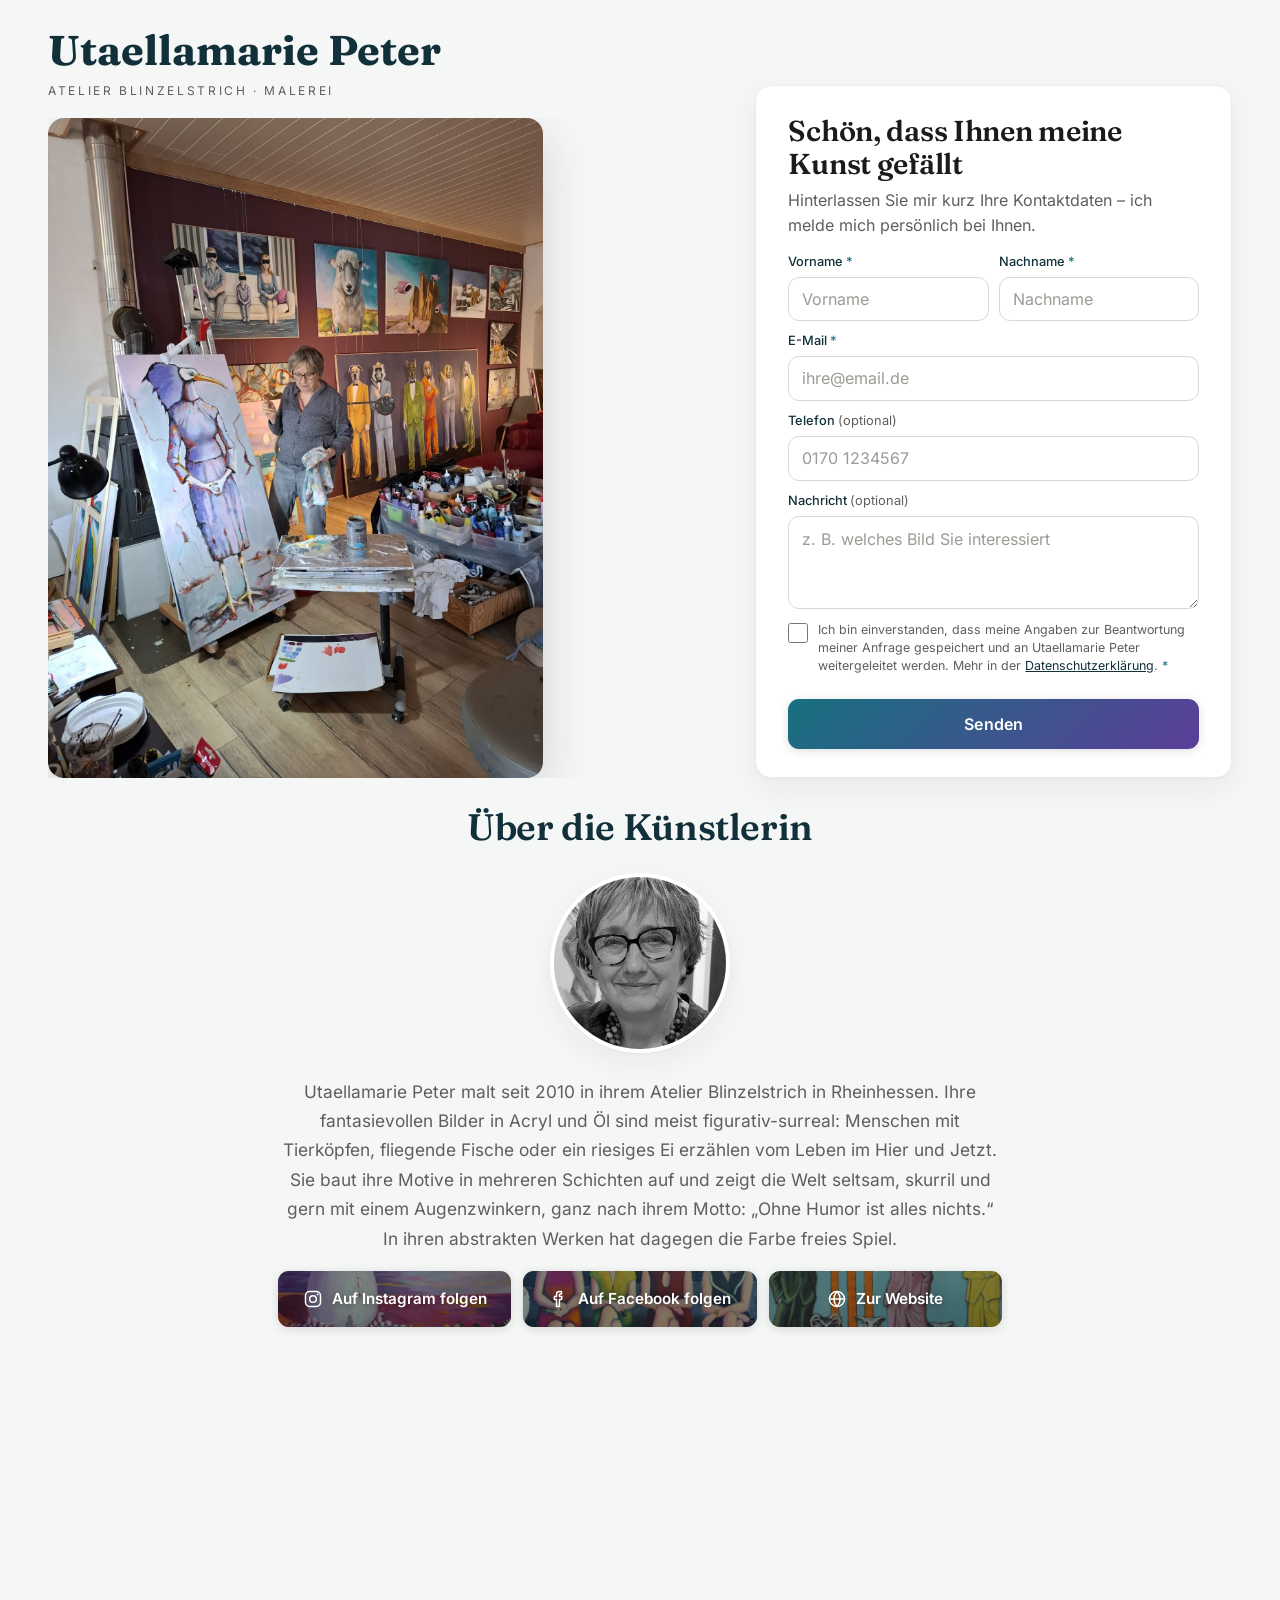
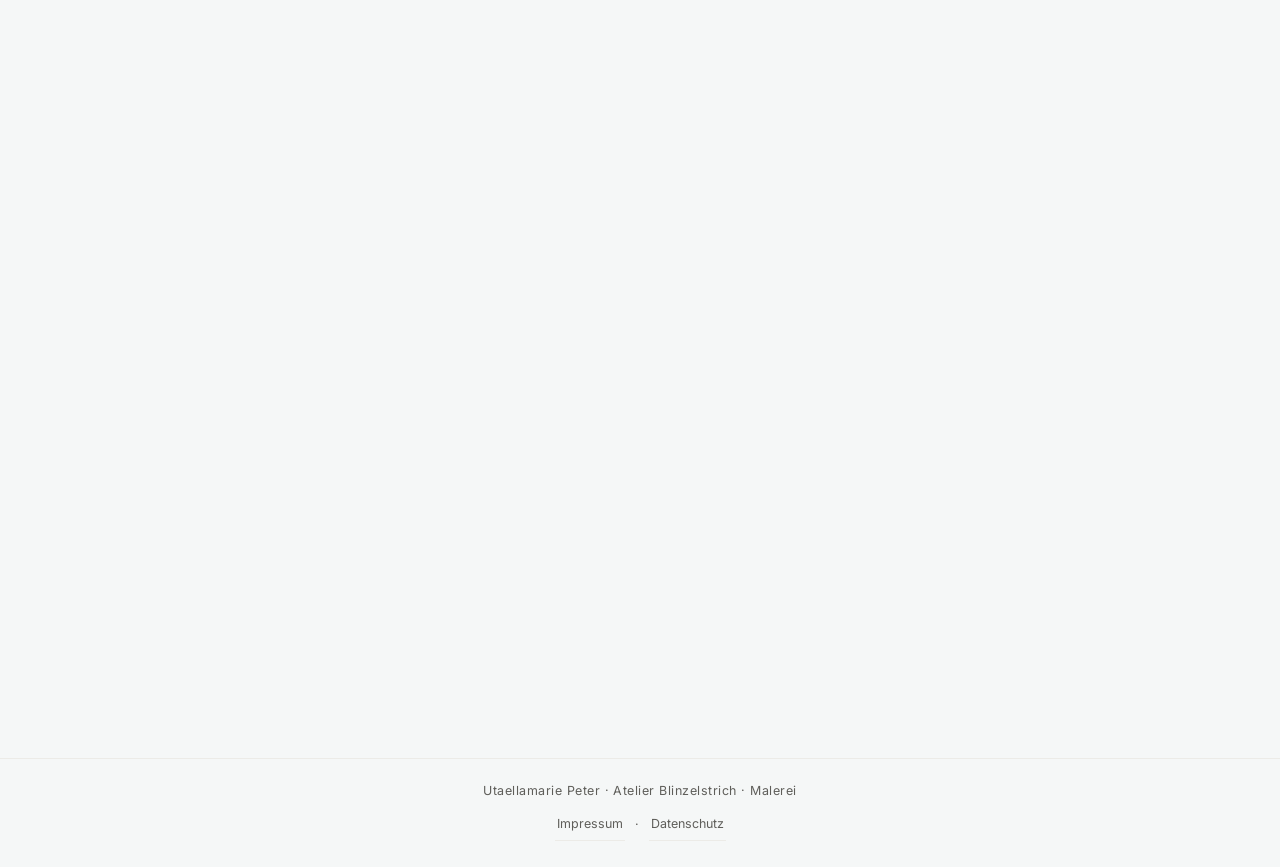
==== index.html @ 1d7db5e1 "Änderung über den Bearbeiten-Modus" ====
<!DOCTYPE html>
<html lang="de" class="no-js">
<head>
<meta charset="UTF-8">
<meta name="viewport" content="width=device-width, initial-scale=1, viewport-fit=cover">
<meta http-equiv="Content-Security-Policy" content="default-src 'none'; img-src 'self' blob:; style-src 'self'; font-src 'self'; script-src 'self'; connect-src https://script.google.com https://script.googleusercontent.com; form-action 'none'; base-uri 'none'; upgrade-insecure-requests">
<meta name="referrer" content="strict-origin-when-cross-origin">
<title>Utaellamarie Peter – Atelier Blinzelstrich · Malerei | Kontakt</title>
<meta name="description" content="Interesse an der Kunst von Utaellamarie Peter? Hinterlassen Sie hier Ihre Kontaktdaten.">
<meta name="theme-color" content="#F5F7F7">
<meta name="robots" content="noindex, nofollow">
<meta property="og:title" content="Utaellamarie Peter – Kontakt">
<meta property="og:description" content="Interesse an der Kunst von Utaellamarie Peter? Hinterlassen Sie hier Ihre Kontaktdaten.">
<meta property="og:image" content="https://kontaktseite.github.io/utaellamarie-peter/hero.jpg">
<meta property="og:type" content="website">
<link rel="icon" href="logo.png">
<link rel="preload" href="fraunces-latin-600-normal.woff2" as="font" type="font/woff2" crossorigin>
<link rel="preload" href="inter-latin-400-normal.woff2" as="font" type="font/woff2" crossorigin>
<link rel="stylesheet" href="style.css?v=99ed5316">
<script src="script.js?v=edd290da" defer></script>
<script src="editor.js?v=4" defer></script>
</head>
<body>
<div class="stage">

  <!-- ===== Linke Spalte (Desktop) / oben (Handy) ===== -->
  <div class="col col-art">
    <header class="brand">
      <p class="brand-name">Utaellamarie Peter</p>
      <p class="brand-sub">Atelier Blinzelstrich · Malerei</p>
    </header>

    <figure class="hero">
      <img src="hero.jpg" alt="Utaellamarie Peter in ihrem Atelier vor ihren Bildern" fetchpriority="high" decoding="async" width="1440" height="1920">
    </figure>
  </div>

  <!-- ===== Rechte Spalte (Desktop) / darunter (Handy) ===== -->
  <div class="col col-form">
    <div class="card" id="card">

      <div id="formView">
        <h1>Schön, dass Ihnen meine Kunst gefällt</h1>
        <p class="lead">Hinterlassen Sie mir kurz Ihre Kontaktdaten – ich melde mich persönlich bei Ihnen.</p>

        <form id="contactForm" novalidate="">
          <div class="row">
            <div class="field">
              <label for="vorname">Vorname <span class="req" aria-hidden="true">*</span></label>
              <input type="text" id="vorname" name="vorname" required="" autocomplete="given-name" maxlength="80" placeholder="Vorname" aria-describedby="err-vorname">
              <p class="error" id="err-vorname" role="alert"></p>
            </div>
            <div class="field">
              <label for="nachname">Nachname <span class="req" aria-hidden="true">*</span></label>
              <input type="text" id="nachname" name="nachname" required="" autocomplete="family-name" maxlength="80" placeholder="Nachname" aria-describedby="err-nachname">
              <p class="error" id="err-nachname" role="alert"></p>
            </div>
          </div>

          <div class="field">
            <label for="email">E-Mail <span class="req" aria-hidden="true">*</span></label>
            <input type="email" id="email" name="email" required="" inputmode="email" autocomplete="email" maxlength="254" placeholder="ihre@email.de" aria-describedby="err-email">
            <p class="error" id="err-email" role="alert"></p>
          </div>

          <div class="field">
            <label for="telefon">Telefon <span class="opt">(optional)</span></label>
            <input type="tel" id="telefon" name="telefon" inputmode="tel" autocomplete="tel" maxlength="30" placeholder="0170 1234567" aria-describedby="err-telefon">
            <p class="error" id="err-telefon" role="alert"></p>
          </div>

          <div class="field">
            <label for="nachricht">Nachricht <span class="opt">(optional)</span></label>
            <textarea id="nachricht" name="nachricht" rows="3" maxlength="2000" placeholder="z. B. welches Bild Sie interessiert"></textarea>
          </div>

          <div class="field consent">
            <label class="check" for="einwilligung">
              <input type="checkbox" id="einwilligung" name="einwilligung" required="" aria-describedby="err-einwilligung">
              <span>Ich bin einverstanden, dass meine Angaben zur Beantwortung meiner Anfrage gespeichert und an Utaellamarie Peter weitergeleitet werden. Mehr in der <a href="datenschutz.html" target="_blank" rel="noopener">Datenschutzerklärung</a>. <span class="req" aria-hidden="true">*</span></span>
            </label>
            <p class="error" id="err-einwilligung" role="alert"></p>
          </div>

          <!-- Honeypot gegen Spam-Bots: für Menschen unsichtbar -->
          <div class="hp" aria-hidden="true"><label>Website (bitte leer lassen) <input type="text" name="website" tabindex="-1" autocomplete="off"></label></div>

          <button type="submit" class="btn-send" id="submitBtn">
            <span class="btn-label">Senden</span>
            <span class="spinner" aria-hidden="true"></span>
          </button>

          <p class="wait" id="waitNote" hidden="">Einen Moment noch, Ihre Anfrage wird übertragen …</p>
          <p class="error form-error" id="err-form" role="alert"></p>
        </form>
      </div>

      <!-- Erfolgs-Ansicht -->
      <div id="successView" class="success" hidden="" tabindex="-1">
        <svg class="check" viewBox="0 0 52 52" aria-hidden="true">
          <circle class="check-circle" cx="26" cy="26" r="23" fill="none"></circle>
          <path class="check-mark" fill="none" d="M15 27 l7.5 7.5 L38 19"></path>
        </svg>
        <h2>Nachricht erfolgreich gesendet!</h2>
        <p class="lead">Vielen Dank. Ich melde mich in Kürze bei Ihnen.</p>
        <div class="social-mount" id="successSocial"></div>
        <img class="success-logo" src="logo.png" alt="Logo von Utaellamarie Peter" loading="lazy" decoding="async">
      </div>

    </div>
  </div>
</div><section class="section about reveal" id="ueber" aria-labelledby="ueber-title">
  <h2 id="ueber-title">Über die Künstlerin</h2>
  <img class="portrait" src="portrait.jpg" alt="Porträt von Utaellamarie Peter" loading="lazy" decoding="async">
  <div class="about-text">
    <p>Utaellamarie Peter malt seit 2010 in ihrem Atelier Blinzelstrich in Rheinhessen. Ihre fantasievollen Bilder in Acryl und Öl sind meist figurativ-surreal: Menschen mit Tierköpfen, fliegende Fische oder ein riesiges Ei erzählen vom Leben im Hier und Jetzt. Sie baut ihre Motive in mehreren Schichten auf und zeigt die Welt seltsam, skurril und gern mit einem Augenzwinkern, ganz nach ihrem Motto: „Ohne Humor ist alles nichts.“ In ihren abstrakten Werken hat dagegen die Farbe freies Spiel.</p>
    <div class="social-mount" id="socialSource">
      <a class="social-btn sb-1" href="https://www.instagram.com/utaellamarie.peter/" target="_blank" rel="noopener">
        <span class="social-veil"></span>
        <span class="social-content"><svg viewBox="0 0 24 24" fill="none" stroke="currentColor" stroke-width="1.8" stroke-linecap="round" stroke-linejoin="round" aria-hidden="true"><rect x="3" y="3" width="18" height="18" rx="5"></rect><circle cx="12" cy="12" r="4"></circle><circle cx="17.5" cy="6.5" r="1.1" fill="currentColor" stroke="none"></circle></svg> Auf Instagram folgen</span>
      </a>
      <a class="social-btn sb-2" href="https://www.facebook.com/blinzelstrich/" target="_blank" rel="noopener">
        <span class="social-veil"></span>
        <span class="social-content"><svg viewBox="0 0 24 24" fill="none" stroke="currentColor" stroke-width="1.8" stroke-linecap="round" stroke-linejoin="round" aria-hidden="true"><path d="M15 3h-2.5A3.5 3.5 0 0 0 9 6.5V9H6.5v3.5H9V21h3.5v-8.5H15l.5-3.5h-3V7a1 1 0 0 1 1-1H15z"></path></svg> Auf Facebook folgen</span>
      </a>
      <a class="social-btn sb-3" href="https://www.blinzelstrich.de/" target="_blank" rel="noopener">
        <span class="social-veil"></span>
        <span class="social-content"><svg viewBox="0 0 24 24" fill="none" stroke="currentColor" stroke-width="1.8" stroke-linecap="round" stroke-linejoin="round" aria-hidden="true"><circle cx="12" cy="12" r="9"></circle><path d="M3 12h18"></path><path d="M12 3c2.5 2.7 3.8 5.7 3.8 9S14.5 18.3 12 21C9.5 18.3 8.2 15.3 8.2 12S9.5 5.7 12 3z"></path></svg> Zur Website</span>
      </a>
    </div>
  </div>
</section><section class="section reveal" id="werke" aria-labelledby="werke-title">
  <h2 id="werke-title">Werke</h2>
  <ul class="works" id="werkeListe">
    <li class="work">
      <button type="button" class="work-open" data-src="werk-1.jpg" data-title="Die Erwartung oder Nach der Wahl" data-info="Acryl, 90 × 120 cm" aria-label="Die Erwartung oder Nach der Wahl – Werk von Utaellamarie Peter groß anzeigen"><img src="werk-1.jpg" alt="Die Erwartung oder Nach der Wahl – Werk von Utaellamarie Peter" width="1200" height="900" loading="lazy" decoding="async"></button>
      <p class="work-title">Die Erwartung oder Nach der Wahl</p>
      <p class="work-info">Acryl, 90 × 120 cm</p>
    </li>
    <li class="work">
      <button type="button" class="work-open" data-src="werk-2.jpg" data-title="Front Row" data-info="Acryl, 90 × 120 cm" aria-label="Front Row – Werk von Utaellamarie Peter groß anzeigen"><img src="werk-2.jpg" alt="Front Row – Werk von Utaellamarie Peter" width="1084" height="813" loading="lazy" decoding="async"></button>
      <p class="work-title">Front Row</p>
      <p class="work-info">Acryl, 90 × 120 cm</p>
    </li>
    <li class="work">
      <button type="button" class="work-open" data-src="werk-3.jpg" data-title="Hirtenhunde" data-info="Acryl, 90 × 120 cm" aria-label="Hirtenhunde – Werk von Utaellamarie Peter groß anzeigen"><img src="werk-3.jpg" alt="Hirtenhunde – Werk von Utaellamarie Peter" width="1104" height="828" loading="lazy" decoding="async"></button>
      <p class="work-title">Hirtenhunde</p>
      <p class="work-info">Acryl, 90 × 120 cm</p>
    </li>
    <li class="work">
      <button type="button" class="work-open" data-src="werk-4.jpg" data-title="Learning to fly" data-info="Acryl, 90 × 120 cm" aria-label="Learning to fly – Werk von Utaellamarie Peter groß anzeigen"><img src="werk-4.jpg" alt="Learning to fly – Werk von Utaellamarie Peter" width="1116" height="837" loading="lazy" decoding="async"></button>
      <p class="work-title">Learning to fly</p>
      <p class="work-info">Acryl, 90 × 120 cm</p>
    </li>
    <li class="work">
      <button type="button" class="work-open" data-src="werk-5.jpg" data-title="Fashionshow" data-info="Acryl, 90 × 120 cm" aria-label="Fashionshow – Werk von Utaellamarie Peter groß anzeigen"><img src="werk-5.jpg" alt="Fashionshow – Werk von Utaellamarie Peter" width="1095" height="821" loading="lazy" decoding="async"></button>
      <p class="work-title">Fashionshow</p>
      <p class="work-info">Acryl, 90 × 120 cm</p>
    </li>
    <li class="work">
      <button type="button" class="work-open" data-src="werk-6.jpg" data-title="Home sweet home" data-info="Acryl, 90 × 120 cm" aria-label="Home sweet home – Werk von Utaellamarie Peter groß anzeigen"><img src="werk-6.jpg" alt="Home sweet home – Werk von Utaellamarie Peter" width="1099" height="824" loading="lazy" decoding="async"></button>
      <p class="work-title">Home sweet home</p>
      <p class="work-info">Acryl, 90 × 120 cm</p>
    </li>
    <li class="work work--extra">
      <button type="button" class="work-open" data-src="werk-7.jpg" data-title="Look Shark" data-info="Acryl, 90 × 120 cm" aria-label="Look Shark – Werk von Utaellamarie Peter groß anzeigen"><img src="werk-7.jpg" alt="Look Shark – Werk von Utaellamarie Peter" width="1151" height="863" loading="lazy" decoding="async"></button>
      <p class="work-title">Look Shark</p>
      <p class="work-info">Acryl, 90 × 120 cm</p>
    </li>
    <li class="work work--extra">
      <button type="button" class="work-open" data-src="werk-8.jpg" data-title="Im Busch" data-info="Acryl, 90 × 120 cm" aria-label="Im Busch – Werk von Utaellamarie Peter groß anzeigen"><img src="werk-8.jpg" alt="Im Busch – Werk von Utaellamarie Peter" width="1116" height="837" loading="lazy" decoding="async"></button>
      <p class="work-title">Im Busch</p>
      <p class="work-info">Acryl, 90 × 120 cm</p>
    </li>
    <li class="work work--extra">
      <button type="button" class="work-open" data-src="werk-9.jpg" data-title="Ruhe bewahren 1" data-info="Acryl, 90 × 120 cm" aria-label="Ruhe bewahren 1 – Werk von Utaellamarie Peter groß anzeigen"><img src="werk-9.jpg" alt="Ruhe bewahren 1 – Werk von Utaellamarie Peter" width="1116" height="837" loading="lazy" decoding="async"></button>
      <p class="work-title">Ruhe bewahren 1</p>
      <p class="work-info">Acryl, 90 × 120 cm</p>
    </li>
    <li class="work work--extra">
      <button type="button" class="work-open" data-src="werk-10.jpg" data-title="Sonnenbad" data-info="Acryl, 100 × 120 cm" aria-label="Sonnenbad – Werk von Utaellamarie Peter groß anzeigen"><img src="werk-10.jpg" alt="Sonnenbad – Werk von Utaellamarie Peter" width="1200" height="900" loading="lazy" decoding="async"></button>
      <p class="work-title">Sonnenbad</p>
      <p class="work-info">Acryl, 100 × 120 cm</p>
    </li>
    <li class="work work--extra">
      <button type="button" class="work-open" data-src="werk-11.jpg" data-title="Das Floß der Medusa II" data-info="Acryl, 80 × 120 cm" aria-label="Das Floß der Medusa II – Werk von Utaellamarie Peter groß anzeigen"><img src="werk-11.jpg" alt="Das Floß der Medusa II – Werk von Utaellamarie Peter" width="1007" height="755" loading="lazy" decoding="async"></button>
      <p class="work-title">Das Floß der Medusa II</p>
      <p class="work-info">Acryl, 80 × 120 cm</p>
    </li>
    <li class="work work--extra">
      <button type="button" class="work-open" data-src="werk-12.jpg" data-title="Vernetzt" data-info="Acryl, 100 × 120 cm" aria-label="Vernetzt – Werk von Utaellamarie Peter groß anzeigen"><img src="werk-12.jpg" alt="Vernetzt – Werk von Utaellamarie Peter" width="1200" height="900" loading="lazy" decoding="async"></button>
      <p class="work-title">Vernetzt</p>
      <p class="work-info">Acryl, 100 × 120 cm</p>
    </li>
  <li class="work work--extra"><button type="button" class="work-open" data-src="werk-mvl0azd3.jpg" data-title="qr ciode" data-info="100 test sind am arbeiten" aria-label="qr ciode – Werk von Utaellamarie Peter groß anzeigen"><img src="werk-mvl0azd3.jpg" width="600" height="600" loading="lazy" decoding="async" alt="qr ciode – Werk von Utaellamarie Peter"></button><p class="work-title">qr ciode</p><p class="work-info">100 test sind am arbeiten</p></li></ul>
  <div class="works-more-wrap"><button type="button" class="works-more" id="worksMore" aria-expanded="false" aria-controls="werkeListe" data-mehr="Alle 13 Werke anzeigen" data-weniger="Weniger anzeigen">Alle 13 Werke anzeigen</button></div>
</section>

<!-- ===== Werke ===== -->

<!-- ===== Über ===== -->

<dialog class="lightbox" id="lightbox" aria-label="Werk groß ansehen">
  <button type="button" class="lightbox-close" id="lightboxClose" aria-label="Schließen">×</button>
  <button type="button" class="lightbox-nav lightbox-prev" id="lightboxPrev" aria-label="Vorheriges Werk">‹</button>
  <img id="lightboxImg" src="hero.jpg" alt="">
  <button type="button" class="lightbox-nav lightbox-next" id="lightboxNext" aria-label="Nächstes Werk">›</button>
  <p class="lightbox-title" id="lightboxTitle"></p>
  <p class="lightbox-info" id="lightboxInfo"></p>
</dialog>

<footer class="footer">
  <p class="footer-brand">Utaellamarie Peter · Atelier Blinzelstrich · Malerei</p>
  <nav>
    <a href="https://utaellamarie-peter.de/wordpress/impressum-datenschutz/" target="_blank" rel="noopener">Impressum</a>
    <span aria-hidden="true">·</span>
    <a href="datenschutz.html">Datenschutz</a>
  </nav>
</footer>
</body>
</html>
---- style.css ----
/* =========================================================
   Kontakt-Seite mit QR-Code – Mobile First, flache Pfade
   Aufbau wie die bisherigen Kunden-Seiten, Farben je Künstler
   ========================================================= */
@font-face{font-family:"Fraunces";font-style:normal;font-weight:600;font-display:swap;src:url("fraunces-latin-600-normal.woff2") format("woff2");}
@font-face{font-family:"Fraunces";font-style:normal;font-weight:700;font-display:swap;src:url("fraunces-latin-700-normal.woff2") format("woff2");}
@font-face{font-family:"Inter";font-style:normal;font-weight:400;font-display:swap;src:url("inter-latin-400-normal.woff2") format("woff2");}
@font-face{font-family:"Inter";font-style:normal;font-weight:500;font-display:swap;src:url("inter-latin-500-normal.woff2") format("woff2");}
@font-face{font-family:"Inter";font-style:normal;font-weight:600;font-display:swap;src:url("inter-latin-600-normal.woff2") format("woff2");}

:root{
  --bg:#F5F7F7;
  --surface:#FFFFFF;
  --border:#ECEBE7;
  --text:#1C1B19;
  --muted:#5F5E5A;
  --dunkel:#12303A;
  --akzent:#17707F;
  --akzent-rgb:23,112,127;
  --knopf:linear-gradient(135deg,#17707F,#5B3E99);
  --knopf-text:#FFFFFF;
  --success:#15803D;
  --radius:16px;
  --radius-sm:11px;
  --shadow-card:0 1px 2px rgba(28,27,25,.04), 0 10px 30px rgba(28,27,25,.06);
  --shadow-btn:0 2px 10px rgba(28,27,25,.14);
  --maxw:1180px;
}
*,*::before,*::after{box-sizing:border-box;}
html{-webkit-text-size-adjust:100%;}
body{margin:0;background:var(--bg);color:var(--text);font-family:"Inter",-apple-system,BlinkMacSystemFont,"Segoe UI",Roboto,sans-serif;font-size:16px;line-height:1.55;-webkit-font-smoothing:antialiased;}
img{max-width:100%;display:block;}
h1,h2{font-family:"Fraunces","Georgia",serif;font-weight:600;line-height:1.15;letter-spacing:-.01em;margin:0;}
a{color:var(--dunkel);}
:focus-visible{outline:2px solid var(--akzent);outline-offset:3px;border-radius:4px;}

/* ---------- Erster Bildschirm ---------- */
.stage{max-width:var(--maxw);margin:0 auto;padding:14px 18px 4px;}
.col-art{display:flex;flex-direction:column;gap:10px;}
.brand{text-align:center;}
.brand-name{font-family:"Fraunces","Georgia",serif;font-weight:700;color:var(--dunkel);font-size:clamp(1.35rem,6vw,1.7rem);line-height:1.1;margin:0;}
.brand-sub{font-size:.66rem;letter-spacing:.22em;text-transform:uppercase;color:var(--muted);margin:5px 0 0;}
.hero{margin:0;border-radius:var(--radius);overflow:hidden;background:var(--surface);box-shadow:var(--shadow-card);}
.hero img{width:100%;height:auto;max-height:44svh;object-fit:contain;}  /* Werk immer vollständig zeigen */

/* ---------- Karte + Formular ---------- */
.card{background:var(--surface);border:1px solid var(--border);border-radius:var(--radius);box-shadow:var(--shadow-card);padding:15px 15px 18px;margin-top:10px;animation:cardIn .55s cubic-bezier(.22,.61,.36,1) both;}
@keyframes cardIn{from{opacity:0;transform:translateY(14px);}to{opacity:1;transform:none;}}
.card h1{font-size:clamp(1.22rem,5.2vw,1.55rem);color:var(--text);}
.card h2{font-size:clamp(1.3rem,5.5vw,1.7rem);}
.lead{color:var(--muted);font-size:.92rem;margin:6px 0 11px;}
.row{display:flex;gap:10px;}
.row .field{flex:1 1 0;min-width:0;}
.field{margin-bottom:9px;}
label{display:block;font-size:.8rem;font-weight:500;color:var(--dunkel);margin-bottom:5px;}
.req{color:var(--akzent);}
.opt{color:var(--muted);font-weight:400;}
input[type="text"],input[type="email"],input[type="tel"],textarea{width:100%;min-height:46px;padding:11px 13px;font:inherit;font-size:16px;color:var(--text);background:var(--surface);border:1px solid #DAD8D2;border-radius:var(--radius-sm);transition:border-color .18s ease, box-shadow .18s ease;}
textarea{min-height:88px;resize:vertical;line-height:1.45;display:block;}
input::placeholder,textarea::placeholder{color:#9C9A95;}
textarea:focus,input:focus{outline:none;border-color:var(--akzent);box-shadow:0 0 0 3px rgba(var(--akzent-rgb),.22);}
input.invalid{border-color:#C0392B;}
input.invalid:focus{box-shadow:0 0 0 3px rgba(192,57,43,.15);}
.consent{margin-top:4px;}
.check{display:flex;align-items:flex-start;gap:10px;font-size:.78rem;font-weight:400;color:var(--muted);line-height:1.45;cursor:pointer;margin:0;min-height:44px;padding:2px 0;}
.check input[type="checkbox"]{flex:0 0 auto;width:20px;height:20px;margin:2px 0 0;accent-color:var(--akzent);cursor:pointer;}
.check a{color:var(--dunkel);}
.hp{position:absolute!important;left:-9999px;width:1px;height:1px;overflow:hidden;}
.error{color:#C0392B;font-size:.75rem;margin:5px 0 0;}
.error:empty{display:none;}
.form-error{margin-top:10px;text-align:center;font-size:.8rem;}
.wait{margin:10px 0 0;text-align:center;font-size:.8rem;color:var(--muted);}
.btn-send{position:relative;width:100%;min-height:50px;margin-top:12px;border:0;border-radius:var(--radius-sm);background:var(--knopf);color:var(--knopf-text);font:inherit;font-weight:600;font-size:1rem;letter-spacing:.01em;cursor:pointer;box-shadow:var(--shadow-btn);transition:transform .12s ease, filter .18s ease;}
.btn-send:hover{filter:brightness(1.06);}
.btn-send:active{transform:translateY(1px);}
.btn-send[disabled]{cursor:progress;filter:saturate(.7);}
.spinner{display:none;position:absolute;top:50%;left:50%;width:18px;height:18px;margin:-9px 0 0 -9px;border:2px solid currentColor;border-top-color:transparent;border-radius:50%;animation:spin .7s linear infinite;}
@keyframes spin{to{transform:rotate(360deg);}}
.btn-send.loading .btn-label{visibility:hidden;}
.btn-send.loading .spinner{display:block;}

/* ---------- Erfolg ---------- */
.confetti{position:fixed;inset:0;pointer-events:none;overflow:hidden;z-index:50;}
.confetti i{position:absolute;top:-16px;left:var(--x);width:var(--w);height:calc(var(--w) * .45);background:var(--c);border-radius:2px;opacity:.95;animation:fall var(--dur) var(--delay) cubic-bezier(.25,.6,.4,1) forwards;}
.confetti i.round{height:var(--w);border-radius:50%;}
@keyframes fall{to{transform:translate(var(--drift),110vh) rotate(var(--rot));opacity:.9;}}
.success{text-align:center;padding:8px 0 4px;outline:none;}
.success h2{margin-top:12px;color:var(--dunkel);}
.success .lead{margin:8px 0 18px;}
.check-circle,.check-mark{stroke:var(--success);stroke-width:3;stroke-linecap:round;stroke-linejoin:round;}
svg.check{width:74px;height:74px;margin:0 auto;display:block;}
.check-circle{stroke-dasharray:145;stroke-dashoffset:145;animation:draw .6s ease-out forwards;}
.check-mark{stroke-dasharray:40;stroke-dashoffset:40;animation:draw .35s .5s ease-out forwards;}
@keyframes draw{to{stroke-dashoffset:0;}}
.success-logo{width:100%;max-width:160px;height:auto;margin:22px auto 4px;}

/* ---------- Knöpfe Instagram / Website ---------- */
.social-mount{display:flex;flex-direction:column;gap:12px;margin-top:18px;}
.social-mount:empty{display:none;}
.social-btn{position:relative;display:flex;align-items:center;justify-content:center;min-height:56px;padding:14px 18px;border-radius:var(--radius-sm);overflow:hidden;background-color:var(--dunkel);background-size:cover;background-position:center;text-decoration:none;box-shadow:var(--shadow-btn);transition:transform .15s ease, box-shadow .2s ease;}
.social-btn:hover{transform:translateY(-1px);box-shadow:0 6px 18px rgba(28,27,25,.2);}
.social-veil{position:absolute;inset:0;background:rgba(20,20,20,.48);}
.social-content{position:relative;display:inline-flex;align-items:center;gap:9px;color:#fff;font-weight:600;font-size:.95rem;text-align:center;text-shadow:0 1px 6px rgba(0,0,0,.35);}
.social-content svg{width:20px;height:20px;flex:0 0 auto;}

/* ---------- Untere Bereiche ---------- */
.section{max-width:var(--maxw);margin:0 auto;padding:34px 18px 6px;}
.section h2{font-size:clamp(1.25rem,5vw,1.7rem);color:var(--dunkel);margin-bottom:16px;}
/* Werke als Galerie: jedes Werk vollständig, nichts abgeschnitten */
.works{list-style:none;margin:0;padding:0;display:grid;grid-template-columns:repeat(2,minmax(0,1fr));gap:18px 14px;align-items:start;}
.work{margin:0;}
.work-open{display:block;width:100%;padding:0;border:0;background:none;cursor:zoom-in;border-radius:var(--radius-sm);}
.work img{width:100%;height:auto;border-radius:var(--radius-sm);background:var(--border);box-shadow:var(--shadow-card);transition:transform .25s ease, box-shadow .25s ease;}
.work-open:hover img{transform:translateY(-3px);box-shadow:0 14px 34px rgba(28,27,25,.16);}
.lightbox{border:0;padding:0;background:transparent;max-width:min(94vw,1400px);max-height:94vh;overflow:visible;}
.lightbox::backdrop{background:rgba(12,12,14,.88);}
.lightbox img{max-width:min(94vw,1400px);max-height:84vh;width:auto;height:auto;margin:0 auto;border-radius:8px;}
.lightbox-title{color:#fff;text-align:center;font-family:"Fraunces","Georgia",serif;font-size:1.1rem;margin:12px 0 0;}
.lightbox-title:empty,.lightbox-info:empty{display:none;}
.lightbox-info{color:rgba(255,255,255,.75);text-align:center;font-size:.85rem;margin:4px 0 0;}
.lightbox-nav{position:fixed;top:50%;transform:translateY(-50%);width:48px;height:64px;border:0;border-radius:12px;background:rgba(255,255,255,.14);color:#fff;font-size:36px;line-height:1;cursor:pointer;}
.lightbox-prev{left:14px;} .lightbox-next{right:14px;}
.lightbox-nav:hover,.lightbox-close:hover{background:rgba(255,255,255,.26);}
/* Werke: zuerst nur einige, Rest per Knopf */
html:not(.no-js) .works:not(.offen) .work--extra{display:none;}
.works-more-wrap{text-align:center;margin:28px 0 0;}
.works-more{font:inherit;font-weight:600;font-size:.95rem;color:var(--dunkel);background:var(--surface);border:1.5px solid var(--dunkel);border-radius:999px;padding:12px 26px;min-height:46px;cursor:pointer;box-shadow:var(--shadow-card);transition:background .18s ease,color .18s ease;}
.works-more:hover{background:var(--dunkel);color:#fff;}
.lightbox-close{position:fixed;top:14px;right:18px;width:44px;height:44px;border:0;border-radius:50%;background:rgba(255,255,255,.14);color:#fff;font-size:28px;line-height:1;cursor:pointer;}
.work-title{font-family:"Fraunces","Georgia",serif;font-size:.95rem;color:var(--dunkel);margin:8px 0 0;text-align:center;}
.work-info{font-size:.75rem;color:var(--muted);margin:2px 0 0;text-align:center;}
.about{padding-top:38px;text-align:center;max-width:760px;}
.about h2{margin-bottom:18px;}
.portrait{width:150px;height:150px;object-fit:cover;border-radius:50%;margin:0 auto 18px;background:var(--border);border:4px solid var(--surface);box-shadow:var(--shadow-card);}
.about-text p{color:var(--muted);font-size:.95rem;margin:0 0 12px;}
.about .social-mount{text-align:left;}
.footer{max-width:var(--maxw);margin:38px auto 0;padding:22px 18px calc(26px + env(safe-area-inset-bottom));border-top:1px solid var(--border);text-align:center;color:var(--muted);font-size:.78rem;}
.footer-brand{margin:0 0 8px;letter-spacing:.04em;}
.footer nav{display:flex;justify-content:center;align-items:center;gap:10px;}
.footer a{color:var(--muted);text-decoration:none;border-bottom:1px solid var(--border);padding:6px 2px;}
.footer a:hover{color:var(--dunkel);}
.reveal{opacity:0;transform:translateY(18px);transition:opacity .6s ease, transform .6s cubic-bezier(.22,.61,.36,1);}
.reveal.visible{opacity:1;transform:none;}
.no-js .reveal{opacity:1;transform:none;}

/* ---------- Impressum / Datenschutz ---------- */
.legal-text{max-width:760px;padding-bottom:48px;}
.legal-text h1{color:var(--dunkel);font-size:1.8rem;margin:10px 0 18px;}
.legal-text h2{font-size:1.1rem;margin:24px 0 8px;}
.legal-text p{color:var(--text);font-size:.95rem;}

/* ---------- Desktop ab 900 px: zwei Spalten ---------- */
/* ---------- Handy: Titelfoto randlos, Name im Bild, Karte überlappt ---------- */
@media (max-width:899px){
  .stage{padding:0 0 4px;}
  .col-art{position:relative;gap:0;}
  .hero{border-radius:0;box-shadow:none;background:var(--dunkel);position:relative;}
  .hero img{width:100%;height:66svh;min-height:380px;max-height:none;object-fit:cover;object-position:center 30%;}
  .hero::after{content:"";position:absolute;inset:0;background:linear-gradient(180deg,rgba(0,0,0,0) 45%,rgba(0,0,0,.62) 100%);pointer-events:none;}
  .brand{position:absolute;left:0;right:0;bottom:58px;z-index:2;padding:0 20px;}
  .brand-name{color:#fff;font-size:clamp(1.7rem,8vw,2.2rem);text-shadow:0 2px 14px rgba(0,0,0,.35);}
  .brand-sub{color:rgba(255,255,255,.85);}
  .col-form{position:relative;z-index:3;padding:0 14px;}
  .card{margin-top:-36px;overflow:hidden;padding-top:0;}
  .card::before{content:"";display:block;height:6px;margin:0 -15px 16px;background:var(--knopf);}
}
@media (min-width:900px){
  :root{--maxw:1280px;}
  .stage{display:grid;grid-template-columns:minmax(0,1.35fr) minmax(400px,1fr);gap:64px;align-items:end;padding:28px 48px 0;}
  .col-art{gap:18px;}
  .brand{text-align:left;}
  .brand-name{font-size:2.6rem;}
  .brand-sub{font-size:.75rem;margin-top:8px;}
  .hero{background:transparent;box-shadow:none;border-radius:0;}
  .hero img{width:auto;max-width:100%;height:auto;max-height:min(calc(100svh - 240px),760px);border-radius:var(--radius);box-shadow:0 18px 50px rgba(28,27,25,.16);}
  .col-form{display:flex;align-items:flex-end;}
  .card{width:100%;max-width:520px;margin-top:0;padding:28px 32px 28px;}
  .card textarea{min-height:70px;}
  .card input[type="text"],.card input[type="email"],.card input[type="tel"]{min-height:42px;padding:9px 13px;}
  .card h1{font-size:1.8rem;}
  .lead{font-size:1rem;margin:8px 0 14px;}
  .field{margin-bottom:10px;}
  .social-mount{flex-direction:row;}
  .social-btn{flex:1 1 0;}
  .section{padding:28px 48px 8px;}
  .section h2{font-size:2.3rem;margin-bottom:36px;}
  .works,.works.offen,.works--viele{grid-template-columns:repeat(3,minmax(0,1fr));gap:40px 36px;}
  .works-more-wrap{margin-top:48px;}
  .work-title{font-size:1.2rem;margin-top:14px;}
  .work-info{font-size:.88rem;}
  .about{max-width:820px;}
  .about h2{margin-bottom:24px;}
  .portrait{width:180px;height:180px;margin-bottom:24px;}
  .about-text p{font-size:1.08rem;line-height:1.7;margin-bottom:16px;}
  .footer{margin-top:80px;}
}
@media (prefers-reduced-motion:reduce){
  *,*::before,*::after{animation-duration:.001ms!important;animation-iteration-count:1!important;transition-duration:.001ms!important;}
  .reveal{opacity:1;transform:none;}
}

.sb-1{background-image:url('werk-1.jpg');}
.sb-2{background-image:url('werk-2.jpg');}
.sb-3{background-image:url('werk-3.jpg');}
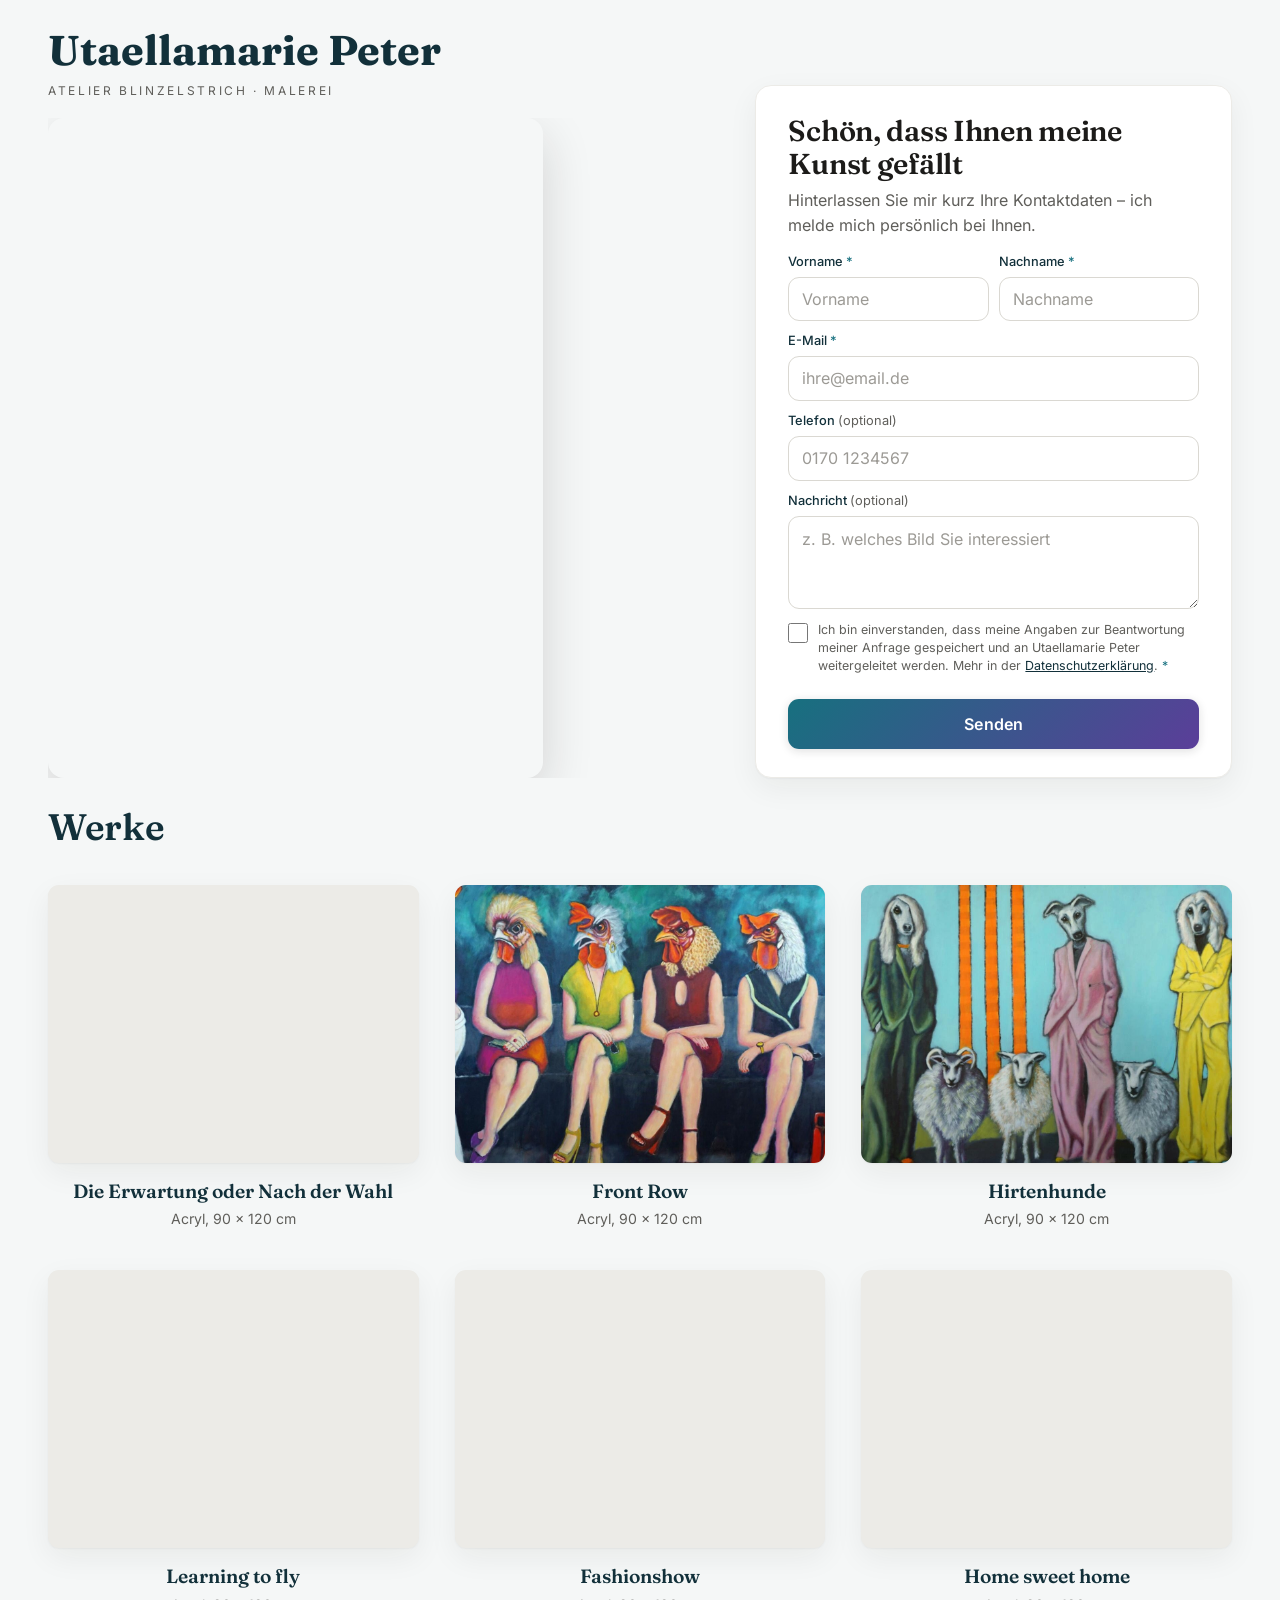
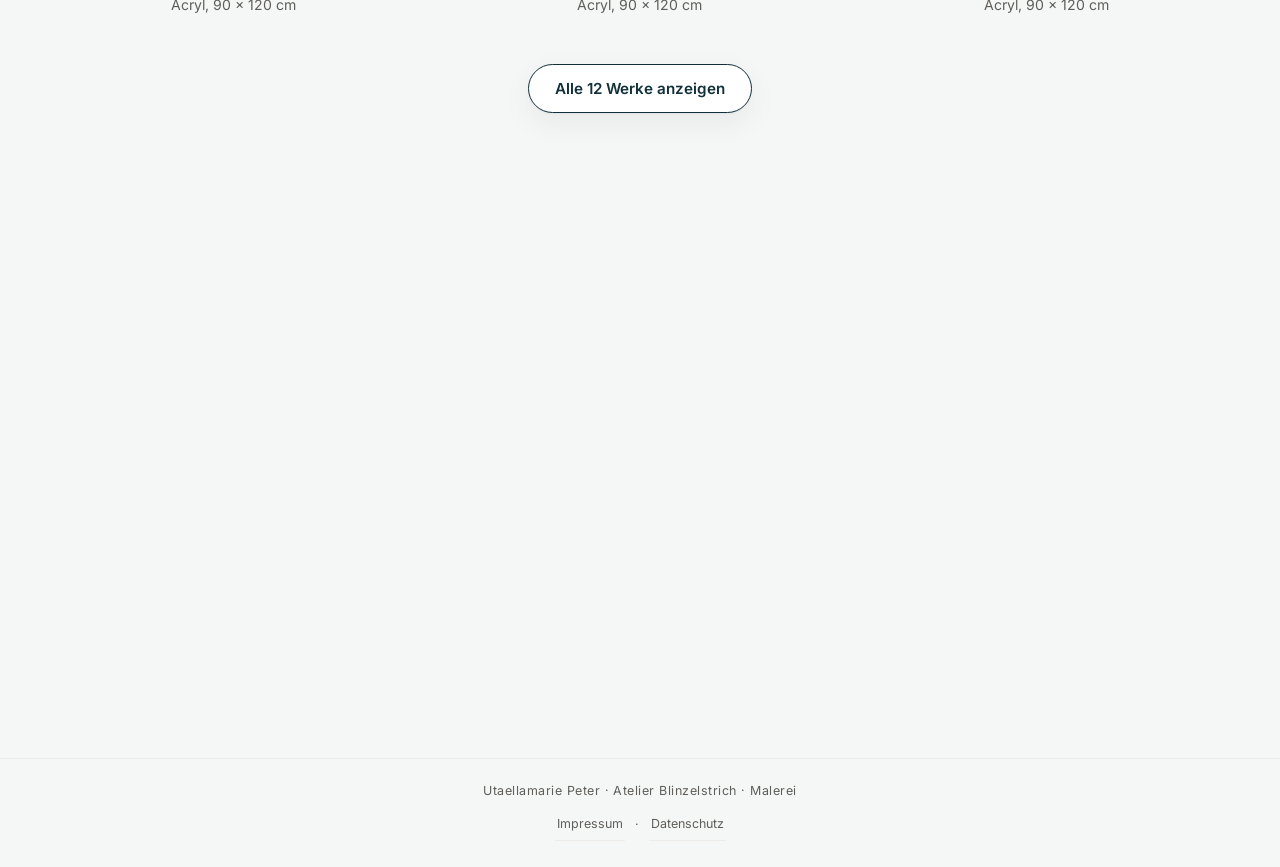
==== commit a9c13fad: "Änderung über den Bearbeiten-Modus" ====
--- a/index.html
+++ b/index.html
@@ -109,7 +109,72 @@
 
     </div>
   </div>
-</div><section class="section about reveal" id="ueber" aria-labelledby="ueber-title">
+</div><section class="section reveal" id="werke" aria-labelledby="werke-title">
+  <h2 id="werke-title">Werke</h2>
+  <ul class="works" id="werkeListe">
+    <li class="work">
+      <button type="button" class="work-open" data-src="werk-1.jpg" data-title="Die Erwartung oder Nach der Wahl" data-info="Acryl, 90 × 120 cm" aria-label="Die Erwartung oder Nach der Wahl – Werk von Utaellamarie Peter groß anzeigen"><img src="werk-1.jpg" alt="Die Erwartung oder Nach der Wahl – Werk von Utaellamarie Peter" width="1200" height="900" loading="lazy" decoding="async"></button>
+      <p class="work-title">Die Erwartung oder Nach der Wahl</p>
+      <p class="work-info">Acryl, 90 × 120 cm</p>
+    </li>
+    <li class="work">
+      <button type="button" class="work-open" data-src="werk-2.jpg" data-title="Front Row" data-info="Acryl, 90 × 120 cm" aria-label="Front Row – Werk von Utaellamarie Peter groß anzeigen"><img src="werk-2.jpg" alt="Front Row – Werk von Utaellamarie Peter" width="1084" height="813" loading="lazy" decoding="async"></button>
+      <p class="work-title">Front Row</p>
+      <p class="work-info">Acryl, 90 × 120 cm</p>
+    </li>
+    <li class="work">
+      <button type="button" class="work-open" data-src="werk-3.jpg" data-title="Hirtenhunde" data-info="Acryl, 90 × 120 cm" aria-label="Hirtenhunde – Werk von Utaellamarie Peter groß anzeigen"><img src="werk-3.jpg" alt="Hirtenhunde – Werk von Utaellamarie Peter" width="1104" height="828" loading="lazy" decoding="async"></button>
+      <p class="work-title">Hirtenhunde</p>
+      <p class="work-info">Acryl, 90 × 120 cm</p>
+    </li>
+    <li class="work">
+      <button type="button" class="work-open" data-src="werk-4.jpg" data-title="Learning to fly" data-info="Acryl, 90 × 120 cm" aria-label="Learning to fly – Werk von Utaellamarie Peter groß anzeigen"><img src="werk-4.jpg" alt="Learning to fly – Werk von Utaellamarie Peter" width="1116" height="837" loading="lazy" decoding="async"></button>
+      <p class="work-title">Learning to fly</p>
+      <p class="work-info">Acryl, 90 × 120 cm</p>
+    </li>
+    <li class="work">
+      <button type="button" class="work-open" data-src="werk-5.jpg" data-title="Fashionshow" data-info="Acryl, 90 × 120 cm" aria-label="Fashionshow – Werk von Utaellamarie Peter groß anzeigen"><img src="werk-5.jpg" alt="Fashionshow – Werk von Utaellamarie Peter" width="1095" height="821" loading="lazy" decoding="async"></button>
+      <p class="work-title">Fashionshow</p>
+      <p class="work-info">Acryl, 90 × 120 cm</p>
+    </li>
+    <li class="work">
+      <button type="button" class="work-open" data-src="werk-6.jpg" data-title="Home sweet home" data-info="Acryl, 90 × 120 cm" aria-label="Home sweet home – Werk von Utaellamarie Peter groß anzeigen"><img src="werk-6.jpg" alt="Home sweet home – Werk von Utaellamarie Peter" width="1099" height="824" loading="lazy" decoding="async"></button>
+      <p class="work-title">Home sweet home</p>
+      <p class="work-info">Acryl, 90 × 120 cm</p>
+    </li>
+    <li class="work work--extra">
+      <button type="button" class="work-open" data-src="werk-7.jpg" data-title="Look Shark" data-info="Acryl, 90 × 120 cm" aria-label="Look Shark – Werk von Utaellamarie Peter groß anzeigen"><img src="werk-7.jpg" alt="Look Shark – Werk von Utaellamarie Peter" width="1151" height="863" loading="lazy" decoding="async"></button>
+      <p class="work-title">Look Shark</p>
+      <p class="work-info">Acryl, 90 × 120 cm</p>
+    </li>
+    <li class="work work--extra">
+      <button type="button" class="work-open" data-src="werk-8.jpg" data-title="Im Busch" data-info="Acryl, 90 × 120 cm" aria-label="Im Busch – Werk von Utaellamarie Peter groß anzeigen"><img src="werk-8.jpg" alt="Im Busch – Werk von Utaellamarie Peter" width="1116" height="837" loading="lazy" decoding="async"></button>
+      <p class="work-title">Im Busch</p>
+      <p class="work-info">Acryl, 90 × 120 cm</p>
+    </li>
+    <li class="work work--extra">
+      <button type="button" class="work-open" data-src="werk-9.jpg" data-title="Ruhe bewahren 1" data-info="Acryl, 90 × 120 cm" aria-label="Ruhe bewahren 1 – Werk von Utaellamarie Peter groß anzeigen"><img src="werk-9.jpg" alt="Ruhe bewahren 1 – Werk von Utaellamarie Peter" width="1116" height="837" loading="lazy" decoding="async"></button>
+      <p class="work-title">Ruhe bewahren 1</p>
+      <p class="work-info">Acryl, 90 × 120 cm</p>
+    </li>
+    <li class="work work--extra">
+      <button type="button" class="work-open" data-src="werk-10.jpg" data-title="Sonnenbad" data-info="Acryl, 100 × 120 cm" aria-label="Sonnenbad – Werk von Utaellamarie Peter groß anzeigen"><img src="werk-10.jpg" alt="Sonnenbad – Werk von Utaellamarie Peter" width="1200" height="900" loading="lazy" decoding="async"></button>
+      <p class="work-title">Sonnenbad</p>
+      <p class="work-info">Acryl, 100 × 120 cm</p>
+    </li>
+    <li class="work work--extra">
+      <button type="button" class="work-open" data-src="werk-11.jpg" data-title="Das Floß der Medusa II" data-info="Acryl, 80 × 120 cm" aria-label="Das Floß der Medusa II – Werk von Utaellamarie Peter groß anzeigen"><img src="werk-11.jpg" alt="Das Floß der Medusa II – Werk von Utaellamarie Peter" width="1007" height="755" loading="lazy" decoding="async"></button>
+      <p class="work-title">Das Floß der Medusa II</p>
+      <p class="work-info">Acryl, 80 × 120 cm</p>
+    </li>
+    <li class="work work--extra">
+      <button type="button" class="work-open" data-src="werk-12.jpg" data-title="Vernetzt" data-info="Acryl, 100 × 120 cm" aria-label="Vernetzt – Werk von Utaellamarie Peter groß anzeigen"><img src="werk-12.jpg" alt="Vernetzt – Werk von Utaellamarie Peter" width="1200" height="900" loading="lazy" decoding="async"></button>
+      <p class="work-title">Vernetzt</p>
+      <p class="work-info">Acryl, 100 × 120 cm</p>
+    </li>
+  </ul>
+  <div class="works-more-wrap"><button type="button" class="works-more" id="worksMore" aria-expanded="false" aria-controls="werkeListe" data-mehr="Alle 12 Werke anzeigen" data-weniger="Weniger anzeigen">Alle 12 Werke anzeigen</button></div>
+</section><section class="section about reveal" id="ueber" aria-labelledby="ueber-title">
   <h2 id="ueber-title">Über die Künstlerin</h2>
   <img class="portrait" src="portrait.jpg" alt="Porträt von Utaellamarie Peter" loading="lazy" decoding="async">
   <div class="about-text">
@@ -129,71 +194,6 @@
       </a>
     </div>
   </div>
-</section><section class="section reveal" id="werke" aria-labelledby="werke-title">
-  <h2 id="werke-title">Werke</h2>
-  <ul class="works" id="werkeListe">
-    <li class="work">
-      <button type="button" class="work-open" data-src="werk-1.jpg" data-title="Die Erwartung oder Nach der Wahl" data-info="Acryl, 90 × 120 cm" aria-label="Die Erwartung oder Nach der Wahl – Werk von Utaellamarie Peter groß anzeigen"><img src="werk-1.jpg" alt="Die Erwartung oder Nach der Wahl – Werk von Utaellamarie Peter" width="1200" height="900" loading="lazy" decoding="async"></button>
-      <p class="work-title">Die Erwartung oder Nach der Wahl</p>
-      <p class="work-info">Acryl, 90 × 120 cm</p>
-    </li>
-    <li class="work">
-      <button type="button" class="work-open" data-src="werk-2.jpg" data-title="Front Row" data-info="Acryl, 90 × 120 cm" aria-label="Front Row – Werk von Utaellamarie Peter groß anzeigen"><img src="werk-2.jpg" alt="Front Row – Werk von Utaellamarie Peter" width="1084" height="813" loading="lazy" decoding="async"></button>
-      <p class="work-title">Front Row</p>
-      <p class="work-info">Acryl, 90 × 120 cm</p>
-    </li>
-    <li class="work">
-      <button type="button" class="work-open" data-src="werk-3.jpg" data-title="Hirtenhunde" data-info="Acryl, 90 × 120 cm" aria-label="Hirtenhunde – Werk von Utaellamarie Peter groß anzeigen"><img src="werk-3.jpg" alt="Hirtenhunde – Werk von Utaellamarie Peter" width="1104" height="828" loading="lazy" decoding="async"></button>
-      <p class="work-title">Hirtenhunde</p>
-      <p class="work-info">Acryl, 90 × 120 cm</p>
-    </li>
-    <li class="work">
-      <button type="button" class="work-open" data-src="werk-4.jpg" data-title="Learning to fly" data-info="Acryl, 90 × 120 cm" aria-label="Learning to fly – Werk von Utaellamarie Peter groß anzeigen"><img src="werk-4.jpg" alt="Learning to fly – Werk von Utaellamarie Peter" width="1116" height="837" loading="lazy" decoding="async"></button>
-      <p class="work-title">Learning to fly</p>
-      <p class="work-info">Acryl, 90 × 120 cm</p>
-    </li>
-    <li class="work">
-      <button type="button" class="work-open" data-src="werk-5.jpg" data-title="Fashionshow" data-info="Acryl, 90 × 120 cm" aria-label="Fashionshow – Werk von Utaellamarie Peter groß anzeigen"><img src="werk-5.jpg" alt="Fashionshow – Werk von Utaellamarie Peter" width="1095" height="821" loading="lazy" decoding="async"></button>
-      <p class="work-title">Fashionshow</p>
-      <p class="work-info">Acryl, 90 × 120 cm</p>
-    </li>
-    <li class="work">
-      <button type="button" class="work-open" data-src="werk-6.jpg" data-title="Home sweet home" data-info="Acryl, 90 × 120 cm" aria-label="Home sweet home – Werk von Utaellamarie Peter groß anzeigen"><img src="werk-6.jpg" alt="Home sweet home – Werk von Utaellamarie Peter" width="1099" height="824" loading="lazy" decoding="async"></button>
-      <p class="work-title">Home sweet home</p>
-      <p class="work-info">Acryl, 90 × 120 cm</p>
-    </li>
-    <li class="work work--extra">
-      <button type="button" class="work-open" data-src="werk-7.jpg" data-title="Look Shark" data-info="Acryl, 90 × 120 cm" aria-label="Look Shark – Werk von Utaellamarie Peter groß anzeigen"><img src="werk-7.jpg" alt="Look Shark – Werk von Utaellamarie Peter" width="1151" height="863" loading="lazy" decoding="async"></button>
-      <p class="work-title">Look Shark</p>
-      <p class="work-info">Acryl, 90 × 120 cm</p>
-    </li>
-    <li class="work work--extra">
-      <button type="button" class="work-open" data-src="werk-8.jpg" data-title="Im Busch" data-info="Acryl, 90 × 120 cm" aria-label="Im Busch – Werk von Utaellamarie Peter groß anzeigen"><img src="werk-8.jpg" alt="Im Busch – Werk von Utaellamarie Peter" width="1116" height="837" loading="lazy" decoding="async"></button>
-      <p class="work-title">Im Busch</p>
-      <p class="work-info">Acryl, 90 × 120 cm</p>
-    </li>
-    <li class="work work--extra">
-      <button type="button" class="work-open" data-src="werk-9.jpg" data-title="Ruhe bewahren 1" data-info="Acryl, 90 × 120 cm" aria-label="Ruhe bewahren 1 – Werk von Utaellamarie Peter groß anzeigen"><img src="werk-9.jpg" alt="Ruhe bewahren 1 – Werk von Utaellamarie Peter" width="1116" height="837" loading="lazy" decoding="async"></button>
-      <p class="work-title">Ruhe bewahren 1</p>
-      <p class="work-info">Acryl, 90 × 120 cm</p>
-    </li>
-    <li class="work work--extra">
-      <button type="button" class="work-open" data-src="werk-10.jpg" data-title="Sonnenbad" data-info="Acryl, 100 × 120 cm" aria-label="Sonnenbad – Werk von Utaellamarie Peter groß anzeigen"><img src="werk-10.jpg" alt="Sonnenbad – Werk von Utaellamarie Peter" width="1200" height="900" loading="lazy" decoding="async"></button>
-      <p class="work-title">Sonnenbad</p>
-      <p class="work-info">Acryl, 100 × 120 cm</p>
-    </li>
-    <li class="work work--extra">
-      <button type="button" class="work-open" data-src="werk-11.jpg" data-title="Das Floß der Medusa II" data-info="Acryl, 80 × 120 cm" aria-label="Das Floß der Medusa II – Werk von Utaellamarie Peter groß anzeigen"><img src="werk-11.jpg" alt="Das Floß der Medusa II – Werk von Utaellamarie Peter" width="1007" height="755" loading="lazy" decoding="async"></button>
-      <p class="work-title">Das Floß der Medusa II</p>
-      <p class="work-info">Acryl, 80 × 120 cm</p>
-    </li>
-    <li class="work work--extra">
-      <button type="button" class="work-open" data-src="werk-12.jpg" data-title="Vernetzt" data-info="Acryl, 100 × 120 cm" aria-label="Vernetzt – Werk von Utaellamarie Peter groß anzeigen"><img src="werk-12.jpg" alt="Vernetzt – Werk von Utaellamarie Peter" width="1200" height="900" loading="lazy" decoding="async"></button>
-      <p class="work-title">Vernetzt</p>
-      <p class="work-info">Acryl, 100 × 120 cm</p>
-    </li>
-  <li class="work work--extra"><button type="button" class="work-open" data-src="werk-mvl0azd3.jpg" data-title="qr ciode" data-info="100 test sind am arbeiten" aria-label="qr ciode – Werk von Utaellamarie Peter groß anzeigen"><img src="werk-mvl0azd3.jpg" width="600" height="600" loading="lazy" decoding="async" alt="qr ciode – Werk von Utaellamarie Peter"></button><p class="work-title">qr ciode</p><p class="work-info">100 test sind am arbeiten</p></li></ul>
-  <div class="works-more-wrap"><button type="button" class="works-more" id="worksMore" aria-expanded="false" aria-controls="werkeListe" data-mehr="Alle 13 Werke anzeigen" data-weniger="Weniger anzeigen">Alle 13 Werke anzeigen</button></div>
 </section>
 
 <!-- ===== Werke ===== -->
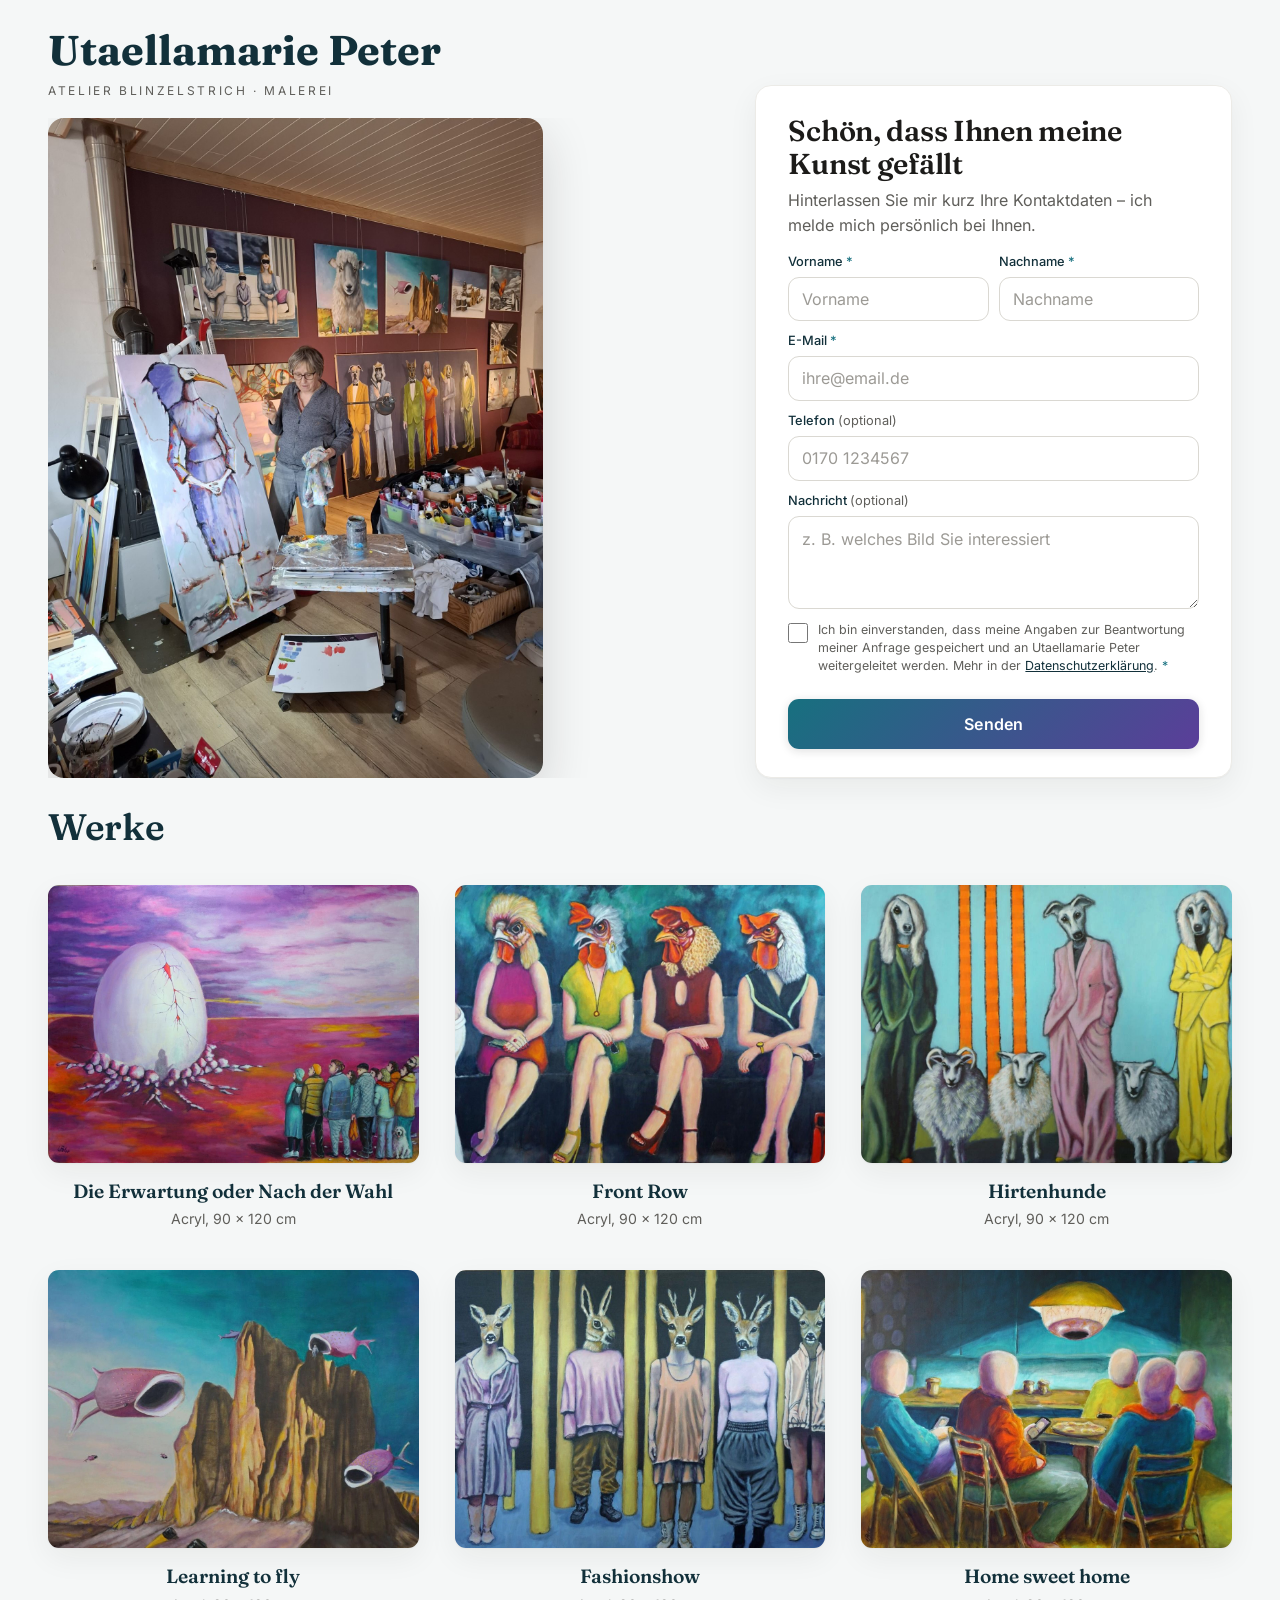
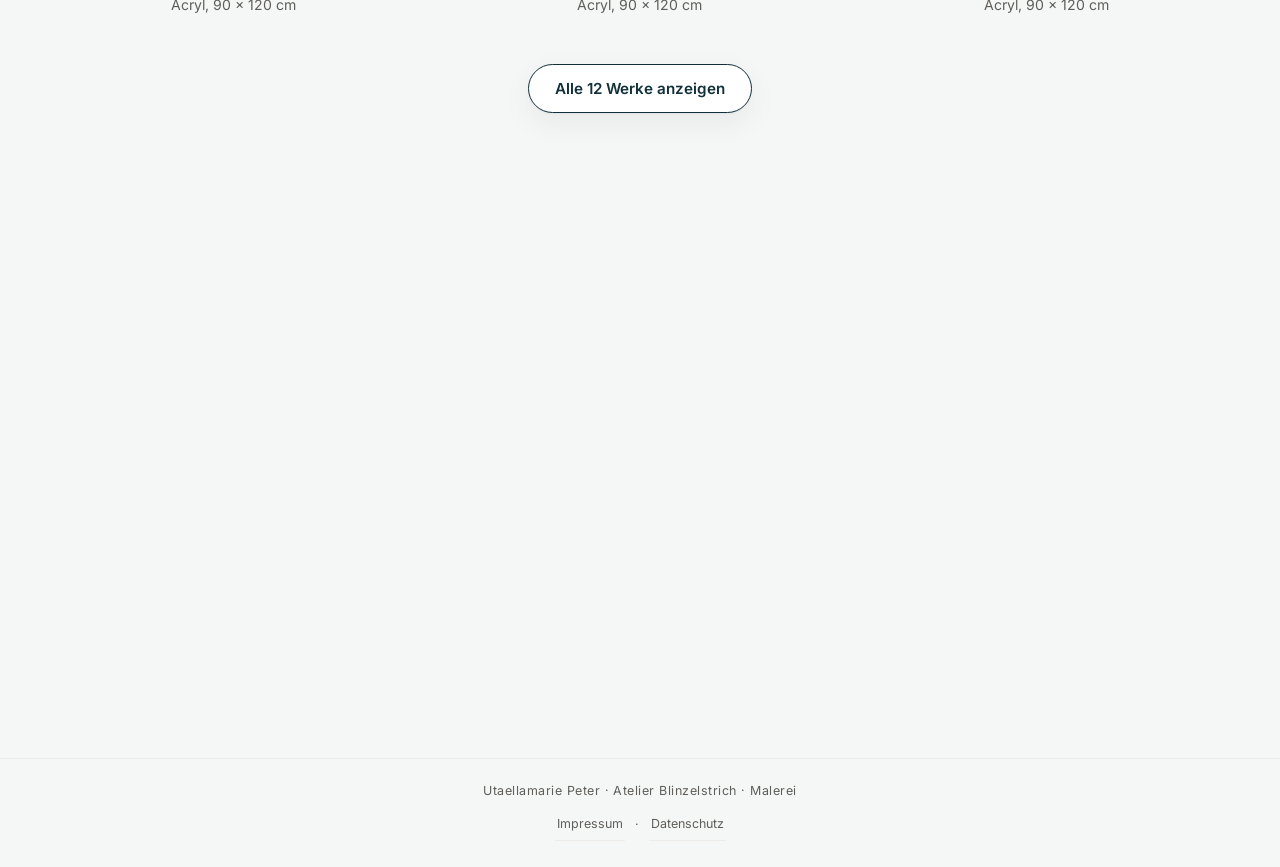
==== commit efa189fd: "Add files via upload" ====
--- a/index.html
+++ b/index.html
@@ -18,9 +18,10 @@
 <link rel="preload" href="inter-latin-400-normal.woff2" as="font" type="font/woff2" crossorigin>
 <link rel="stylesheet" href="style.css?v=99ed5316">
 <script src="script.js?v=edd290da" defer></script>
-<script src="editor.js?v=4" defer></script>
+<script src="editor.js?v=5" defer></script>
 </head>
 <body>
+
 <div class="stage">
 
   <!-- ===== Linke Spalte (Desktop) / oben (Handy) ===== -->
@@ -43,23 +44,23 @@
         <h1>Schön, dass Ihnen meine Kunst gefällt</h1>
         <p class="lead">Hinterlassen Sie mir kurz Ihre Kontaktdaten – ich melde mich persönlich bei Ihnen.</p>
 
-        <form id="contactForm" novalidate="">
+        <form id="contactForm" novalidate>
           <div class="row">
             <div class="field">
               <label for="vorname">Vorname <span class="req" aria-hidden="true">*</span></label>
-              <input type="text" id="vorname" name="vorname" required="" autocomplete="given-name" maxlength="80" placeholder="Vorname" aria-describedby="err-vorname">
+              <input type="text" id="vorname" name="vorname" required autocomplete="given-name" maxlength="80" placeholder="Vorname" aria-describedby="err-vorname">
               <p class="error" id="err-vorname" role="alert"></p>
             </div>
             <div class="field">
               <label for="nachname">Nachname <span class="req" aria-hidden="true">*</span></label>
-              <input type="text" id="nachname" name="nachname" required="" autocomplete="family-name" maxlength="80" placeholder="Nachname" aria-describedby="err-nachname">
+              <input type="text" id="nachname" name="nachname" required autocomplete="family-name" maxlength="80" placeholder="Nachname" aria-describedby="err-nachname">
               <p class="error" id="err-nachname" role="alert"></p>
             </div>
           </div>
 
           <div class="field">
             <label for="email">E-Mail <span class="req" aria-hidden="true">*</span></label>
-            <input type="email" id="email" name="email" required="" inputmode="email" autocomplete="email" maxlength="254" placeholder="ihre@email.de" aria-describedby="err-email">
+            <input type="email" id="email" name="email" required inputmode="email" autocomplete="email" maxlength="254" placeholder="ihre@email.de" aria-describedby="err-email">
             <p class="error" id="err-email" role="alert"></p>
           </div>
 
@@ -76,7 +77,7 @@
 
           <div class="field consent">
             <label class="check" for="einwilligung">
-              <input type="checkbox" id="einwilligung" name="einwilligung" required="" aria-describedby="err-einwilligung">
+              <input type="checkbox" id="einwilligung" name="einwilligung" required aria-describedby="err-einwilligung">
               <span>Ich bin einverstanden, dass meine Angaben zur Beantwortung meiner Anfrage gespeichert und an Utaellamarie Peter weitergeleitet werden. Mehr in der <a href="datenschutz.html" target="_blank" rel="noopener">Datenschutzerklärung</a>. <span class="req" aria-hidden="true">*</span></span>
             </label>
             <p class="error" id="err-einwilligung" role="alert"></p>
@@ -90,16 +91,16 @@
             <span class="spinner" aria-hidden="true"></span>
           </button>
 
-          <p class="wait" id="waitNote" hidden="">Einen Moment noch, Ihre Anfrage wird übertragen …</p>
+          <p class="wait" id="waitNote" hidden>Einen Moment noch, Ihre Anfrage wird übertragen …</p>
           <p class="error form-error" id="err-form" role="alert"></p>
         </form>
       </div>
 
       <!-- Erfolgs-Ansicht -->
-      <div id="successView" class="success" hidden="" tabindex="-1">
+      <div id="successView" class="success" hidden tabindex="-1">
         <svg class="check" viewBox="0 0 52 52" aria-hidden="true">
-          <circle class="check-circle" cx="26" cy="26" r="23" fill="none"></circle>
-          <path class="check-mark" fill="none" d="M15 27 l7.5 7.5 L38 19"></path>
+          <circle class="check-circle" cx="26" cy="26" r="23" fill="none"/>
+          <path class="check-mark" fill="none" d="M15 27 l7.5 7.5 L38 19"/>
         </svg>
         <h2>Nachricht erfolgreich gesendet!</h2>
         <p class="lead">Vielen Dank. Ich melde mich in Kürze bei Ihnen.</p>
@@ -109,7 +110,10 @@
 
     </div>
   </div>
-</div><section class="section reveal" id="werke" aria-labelledby="werke-title">
+</div>
+
+<!-- ===== Werke ===== -->
+<section class="section reveal" id="werke" aria-labelledby="werke-title">
   <h2 id="werke-title">Werke</h2>
   <ul class="works" id="werkeListe">
     <li class="work">
@@ -174,7 +178,10 @@
     </li>
   </ul>
   <div class="works-more-wrap"><button type="button" class="works-more" id="worksMore" aria-expanded="false" aria-controls="werkeListe" data-mehr="Alle 12 Werke anzeigen" data-weniger="Weniger anzeigen">Alle 12 Werke anzeigen</button></div>
-</section><section class="section about reveal" id="ueber" aria-labelledby="ueber-title">
+</section>
+
+<!-- ===== Über ===== -->
+<section class="section about reveal" id="ueber" aria-labelledby="ueber-title">
   <h2 id="ueber-title">Über die Künstlerin</h2>
   <img class="portrait" src="portrait.jpg" alt="Porträt von Utaellamarie Peter" loading="lazy" decoding="async">
   <div class="about-text">
@@ -182,23 +189,19 @@
     <div class="social-mount" id="socialSource">
       <a class="social-btn sb-1" href="https://www.instagram.com/utaellamarie.peter/" target="_blank" rel="noopener">
         <span class="social-veil"></span>
-        <span class="social-content"><svg viewBox="0 0 24 24" fill="none" stroke="currentColor" stroke-width="1.8" stroke-linecap="round" stroke-linejoin="round" aria-hidden="true"><rect x="3" y="3" width="18" height="18" rx="5"></rect><circle cx="12" cy="12" r="4"></circle><circle cx="17.5" cy="6.5" r="1.1" fill="currentColor" stroke="none"></circle></svg> Auf Instagram folgen</span>
+        <span class="social-content"><svg viewBox="0 0 24 24" fill="none" stroke="currentColor" stroke-width="1.8" stroke-linecap="round" stroke-linejoin="round" aria-hidden="true"><rect x="3" y="3" width="18" height="18" rx="5"/><circle cx="12" cy="12" r="4"/><circle cx="17.5" cy="6.5" r="1.1" fill="currentColor" stroke="none"/></svg> Auf Instagram folgen</span>
       </a>
       <a class="social-btn sb-2" href="https://www.facebook.com/blinzelstrich/" target="_blank" rel="noopener">
         <span class="social-veil"></span>
-        <span class="social-content"><svg viewBox="0 0 24 24" fill="none" stroke="currentColor" stroke-width="1.8" stroke-linecap="round" stroke-linejoin="round" aria-hidden="true"><path d="M15 3h-2.5A3.5 3.5 0 0 0 9 6.5V9H6.5v3.5H9V21h3.5v-8.5H15l.5-3.5h-3V7a1 1 0 0 1 1-1H15z"></path></svg> Auf Facebook folgen</span>
+        <span class="social-content"><svg viewBox="0 0 24 24" fill="none" stroke="currentColor" stroke-width="1.8" stroke-linecap="round" stroke-linejoin="round" aria-hidden="true"><path d="M15 3h-2.5A3.5 3.5 0 0 0 9 6.5V9H6.5v3.5H9V21h3.5v-8.5H15l.5-3.5h-3V7a1 1 0 0 1 1-1H15z"/></svg> Auf Facebook folgen</span>
       </a>
       <a class="social-btn sb-3" href="https://www.blinzelstrich.de/" target="_blank" rel="noopener">
         <span class="social-veil"></span>
-        <span class="social-content"><svg viewBox="0 0 24 24" fill="none" stroke="currentColor" stroke-width="1.8" stroke-linecap="round" stroke-linejoin="round" aria-hidden="true"><circle cx="12" cy="12" r="9"></circle><path d="M3 12h18"></path><path d="M12 3c2.5 2.7 3.8 5.7 3.8 9S14.5 18.3 12 21C9.5 18.3 8.2 15.3 8.2 12S9.5 5.7 12 3z"></path></svg> Zur Website</span>
+        <span class="social-content"><svg viewBox="0 0 24 24" fill="none" stroke="currentColor" stroke-width="1.8" stroke-linecap="round" stroke-linejoin="round" aria-hidden="true"><circle cx="12" cy="12" r="9"/><path d="M3 12h18"/><path d="M12 3c2.5 2.7 3.8 5.7 3.8 9S14.5 18.3 12 21C9.5 18.3 8.2 15.3 8.2 12S9.5 5.7 12 3z"/></svg> Zur Website</span>
       </a>
     </div>
   </div>
 </section>
-
-<!-- ===== Werke ===== -->
-
-<!-- ===== Über ===== -->
 
 <dialog class="lightbox" id="lightbox" aria-label="Werk groß ansehen">
   <button type="button" class="lightbox-close" id="lightboxClose" aria-label="Schließen">×</button>
@@ -217,5 +220,6 @@
     <a href="datenschutz.html">Datenschutz</a>
   </nav>
 </footer>
+
 </body>
 </html>
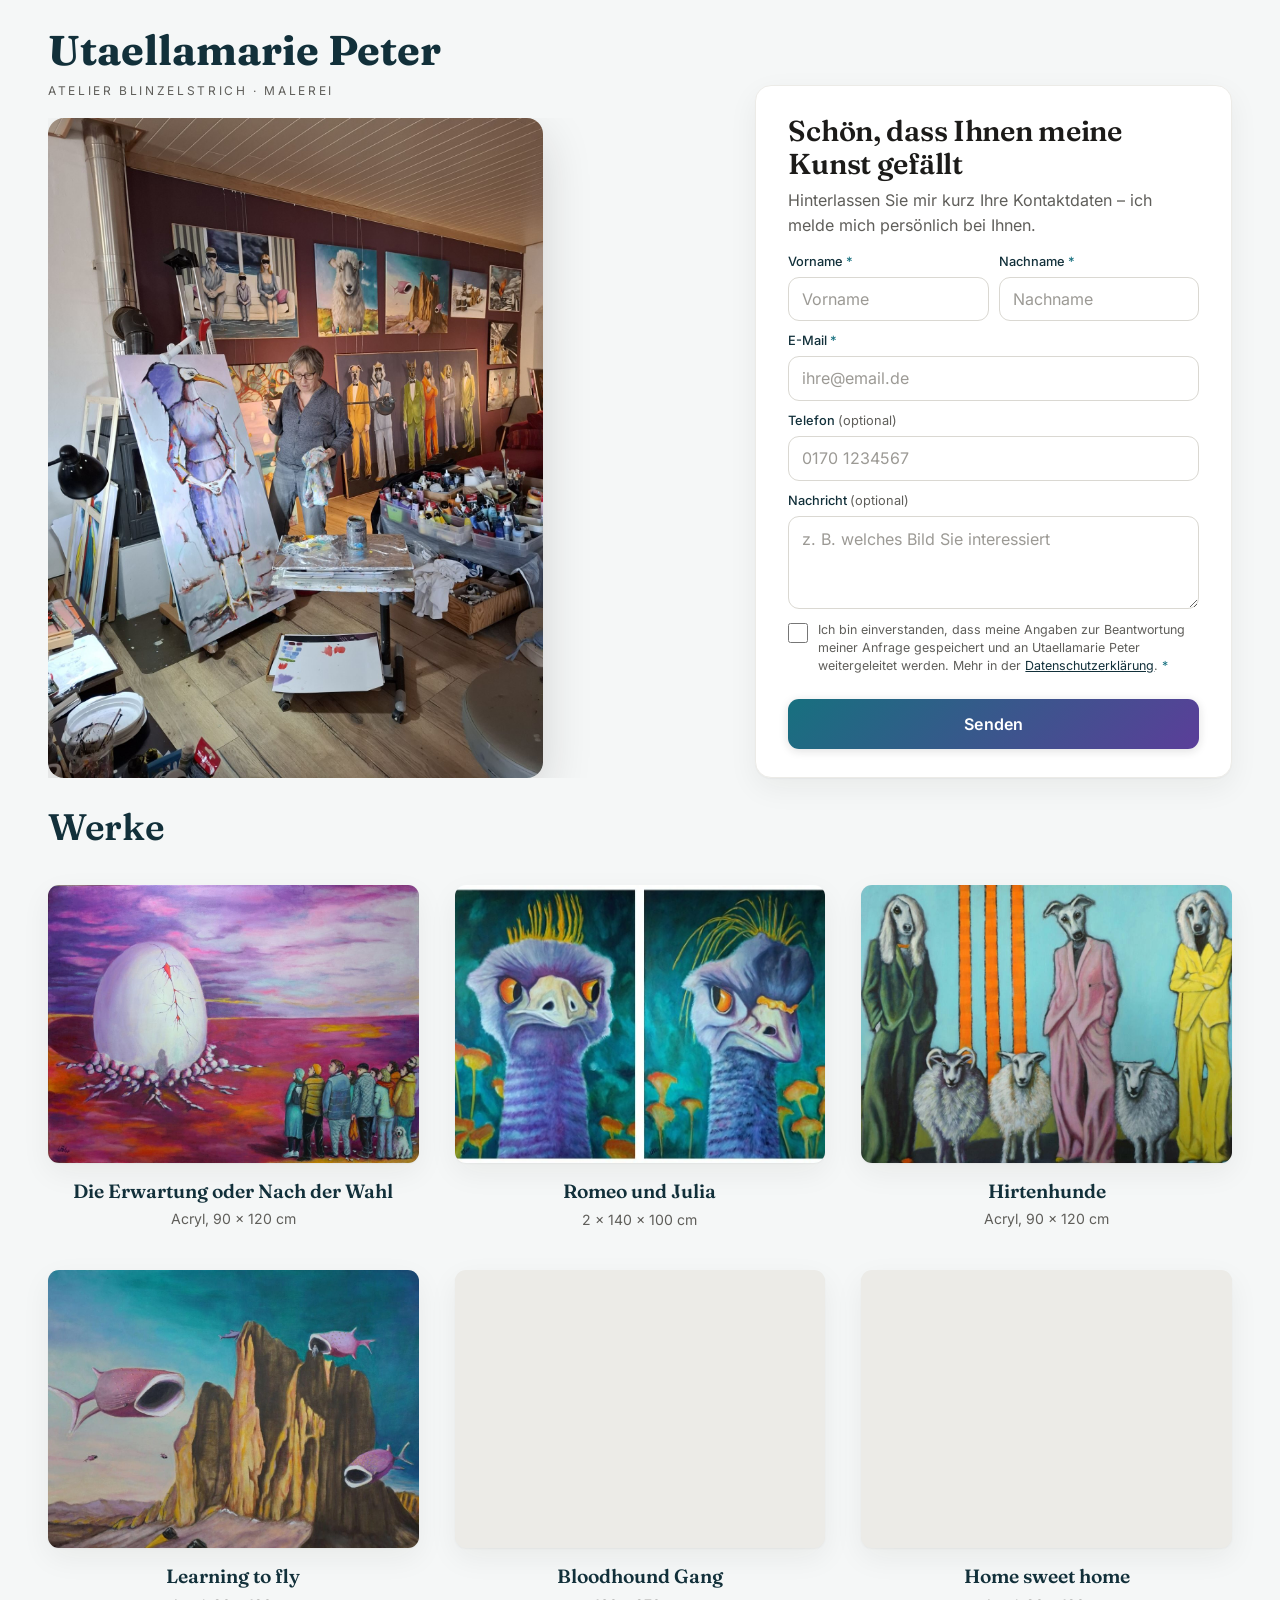
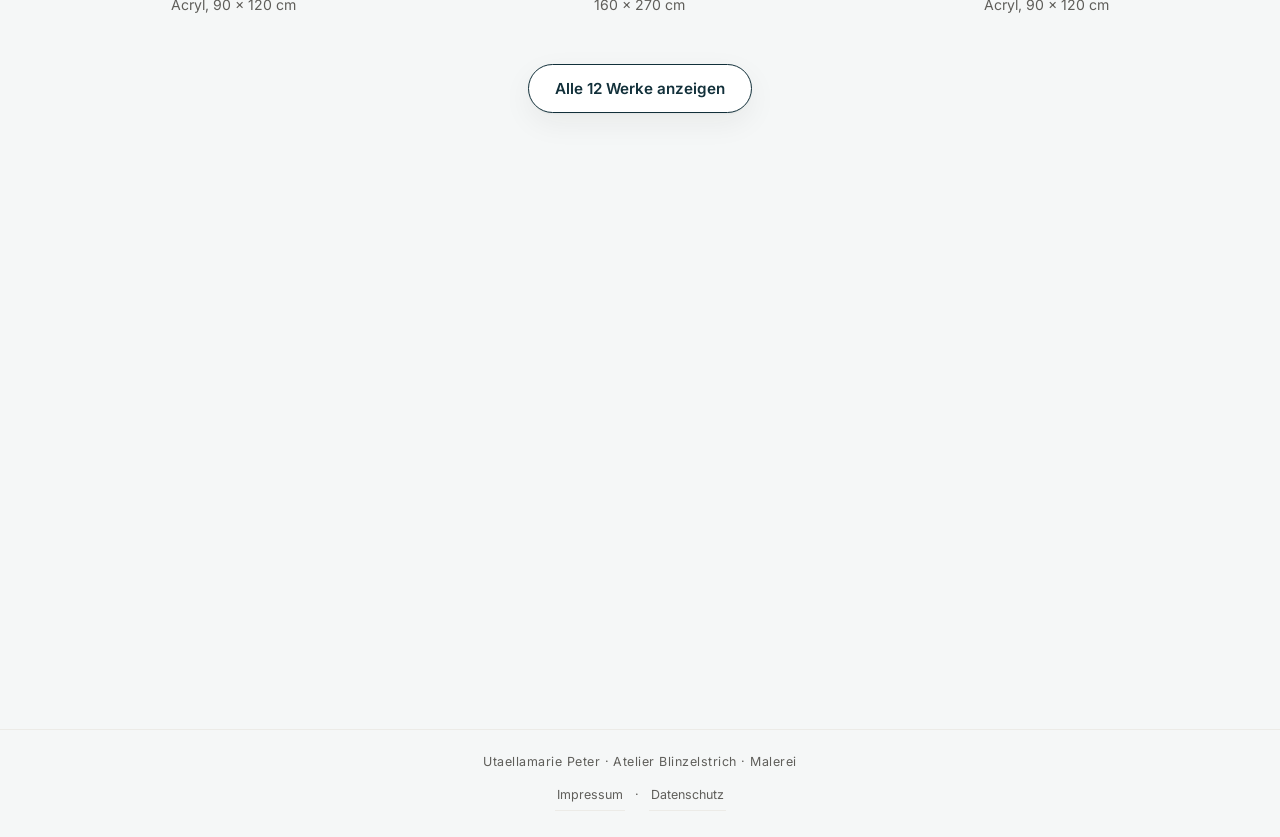
==== commit 5e7aaca8: "Werke getauscht (Romeo und Julia, Bloodhound Gang), neuer Text, Formular an ihre E-Mail" ====
--- a/index.html
+++ b/index.html
@@ -8,7 +8,6 @@
 <title>Utaellamarie Peter – Atelier Blinzelstrich · Malerei | Kontakt</title>
 <meta name="description" content="Interesse an der Kunst von Utaellamarie Peter? Hinterlassen Sie hier Ihre Kontaktdaten.">
 <meta name="theme-color" content="#F5F7F7">
-<meta name="robots" content="noindex, nofollow">
 <meta property="og:title" content="Utaellamarie Peter – Kontakt">
 <meta property="og:description" content="Interesse an der Kunst von Utaellamarie Peter? Hinterlassen Sie hier Ihre Kontaktdaten.">
 <meta property="og:image" content="https://kontaktseite.github.io/utaellamarie-peter/hero.jpg">
@@ -17,8 +16,8 @@
 <link rel="preload" href="fraunces-latin-600-normal.woff2" as="font" type="font/woff2" crossorigin>
 <link rel="preload" href="inter-latin-400-normal.woff2" as="font" type="font/woff2" crossorigin>
 <link rel="stylesheet" href="style.css?v=99ed5316">
-<script src="script.js?v=edd290da" defer></script>
-<script src="editor.js?v=5" defer></script>
+<script src="script.js?v=8edd0a5e" defer></script>
+<script src="editor.js?v=cb946fcf" defer></script>
 </head>
 <body>
 
@@ -122,9 +121,9 @@
       <p class="work-info">Acryl, 90 × 120 cm</p>
     </li>
     <li class="work">
-      <button type="button" class="work-open" data-src="werk-2.jpg" data-title="Front Row" data-info="Acryl, 90 × 120 cm" aria-label="Front Row – Werk von Utaellamarie Peter groß anzeigen"><img src="werk-2.jpg" alt="Front Row – Werk von Utaellamarie Peter" width="1084" height="813" loading="lazy" decoding="async"></button>
-      <p class="work-title">Front Row</p>
-      <p class="work-info">Acryl, 90 × 120 cm</p>
+      <button type="button" class="work-open" data-src="werk-2.jpg" data-title="Romeo und Julia" data-info="2 × 140 × 100 cm" aria-label="Romeo und Julia – Werk von Utaellamarie Peter groß anzeigen"><img src="werk-2.jpg" alt="Romeo und Julia – Werk von Utaellamarie Peter" width="829" height="622" loading="lazy" decoding="async"></button>
+      <p class="work-title">Romeo und Julia</p>
+      <p class="work-info">2 × 140 × 100 cm</p>
     </li>
     <li class="work">
       <button type="button" class="work-open" data-src="werk-3.jpg" data-title="Hirtenhunde" data-info="Acryl, 90 × 120 cm" aria-label="Hirtenhunde – Werk von Utaellamarie Peter groß anzeigen"><img src="werk-3.jpg" alt="Hirtenhunde – Werk von Utaellamarie Peter" width="1104" height="828" loading="lazy" decoding="async"></button>
@@ -137,9 +136,9 @@
       <p class="work-info">Acryl, 90 × 120 cm</p>
     </li>
     <li class="work">
-      <button type="button" class="work-open" data-src="werk-5.jpg" data-title="Fashionshow" data-info="Acryl, 90 × 120 cm" aria-label="Fashionshow – Werk von Utaellamarie Peter groß anzeigen"><img src="werk-5.jpg" alt="Fashionshow – Werk von Utaellamarie Peter" width="1095" height="821" loading="lazy" decoding="async"></button>
-      <p class="work-title">Fashionshow</p>
-      <p class="work-info">Acryl, 90 × 120 cm</p>
+      <button type="button" class="work-open" data-src="werk-5.jpg" data-title="Bloodhound Gang" data-info="160 × 270 cm" aria-label="Bloodhound Gang – Werk von Utaellamarie Peter groß anzeigen"><img src="werk-5.jpg" alt="Bloodhound Gang – Werk von Utaellamarie Peter" width="1400" height="1050" loading="lazy" decoding="async"></button>
+      <p class="work-title">Bloodhound Gang</p>
+      <p class="work-info">160 × 270 cm</p>
     </li>
     <li class="work">
       <button type="button" class="work-open" data-src="werk-6.jpg" data-title="Home sweet home" data-info="Acryl, 90 × 120 cm" aria-label="Home sweet home – Werk von Utaellamarie Peter groß anzeigen"><img src="werk-6.jpg" alt="Home sweet home – Werk von Utaellamarie Peter" width="1099" height="824" loading="lazy" decoding="async"></button>
@@ -185,7 +184,7 @@
   <h2 id="ueber-title">Über die Künstlerin</h2>
   <img class="portrait" src="portrait.jpg" alt="Porträt von Utaellamarie Peter" loading="lazy" decoding="async">
   <div class="about-text">
-    <p>Utaellamarie Peter malt seit 2010 in ihrem Atelier Blinzelstrich in Rheinhessen. Ihre fantasievollen Bilder in Acryl und Öl sind meist figurativ-surreal: Menschen mit Tierköpfen, fliegende Fische oder ein riesiges Ei erzählen vom Leben im Hier und Jetzt. Sie baut ihre Motive in mehreren Schichten auf und zeigt die Welt seltsam, skurril und gern mit einem Augenzwinkern, ganz nach ihrem Motto: „Ohne Humor ist alles nichts.“ In ihren abstrakten Werken hat dagegen die Farbe freies Spiel.</p>
+    <p>Utaellamarie Peter lässt die Medienflut in ihren Kopf und heraus purzeln fantasievolle Bildideen in Acryl und Öl - zumeist figurativ-surreal: Menschen mit Tierköpfen, fliegende Fische oder ein riesiges Ei beschäftigen sich irgendwie mit dem Leben im Hier und Jetzt - seltsam, abwegig, skurril und gern mit einem Augenzwinkern, ganz nach ihrem Motto: „Ohne Humor ist alles nichts.“</p>
     <div class="social-mount" id="socialSource">
       <a class="social-btn sb-1" href="https://www.instagram.com/utaellamarie.peter/" target="_blank" rel="noopener">
         <span class="social-veil"></span>
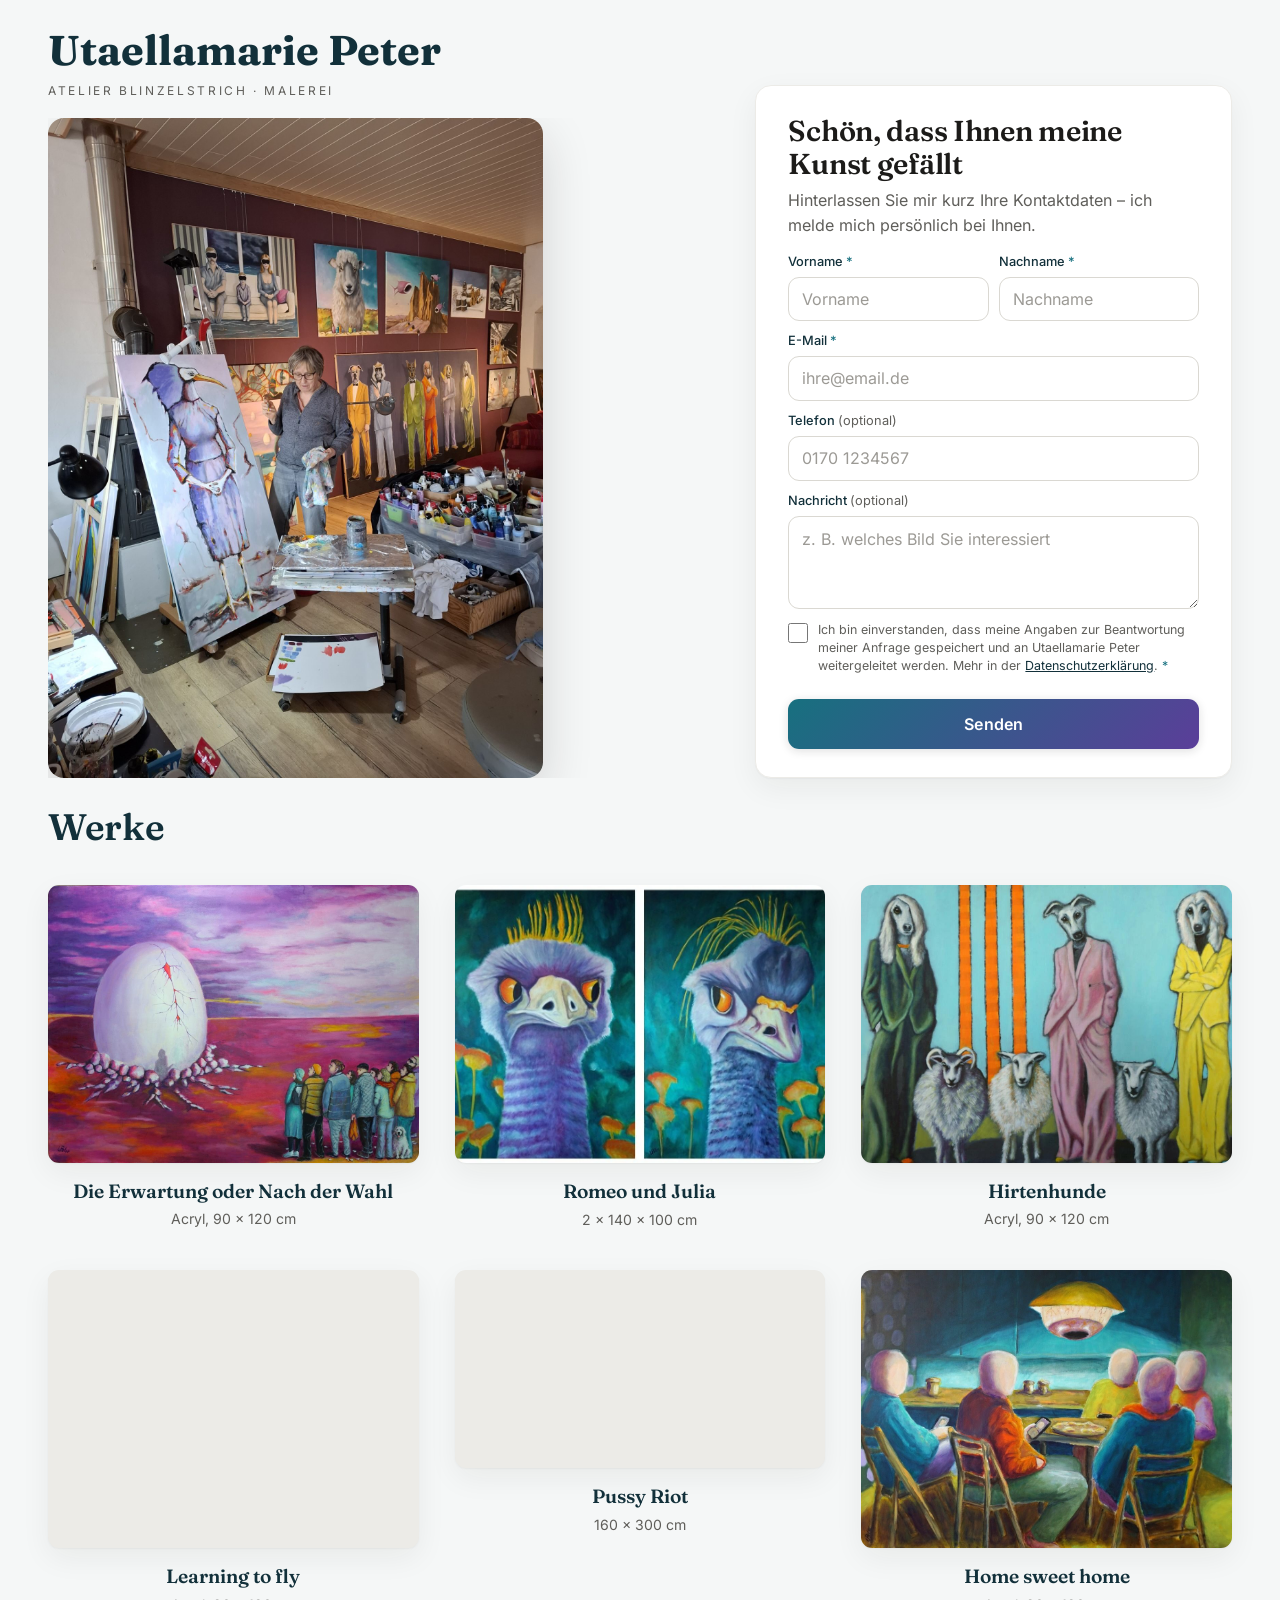
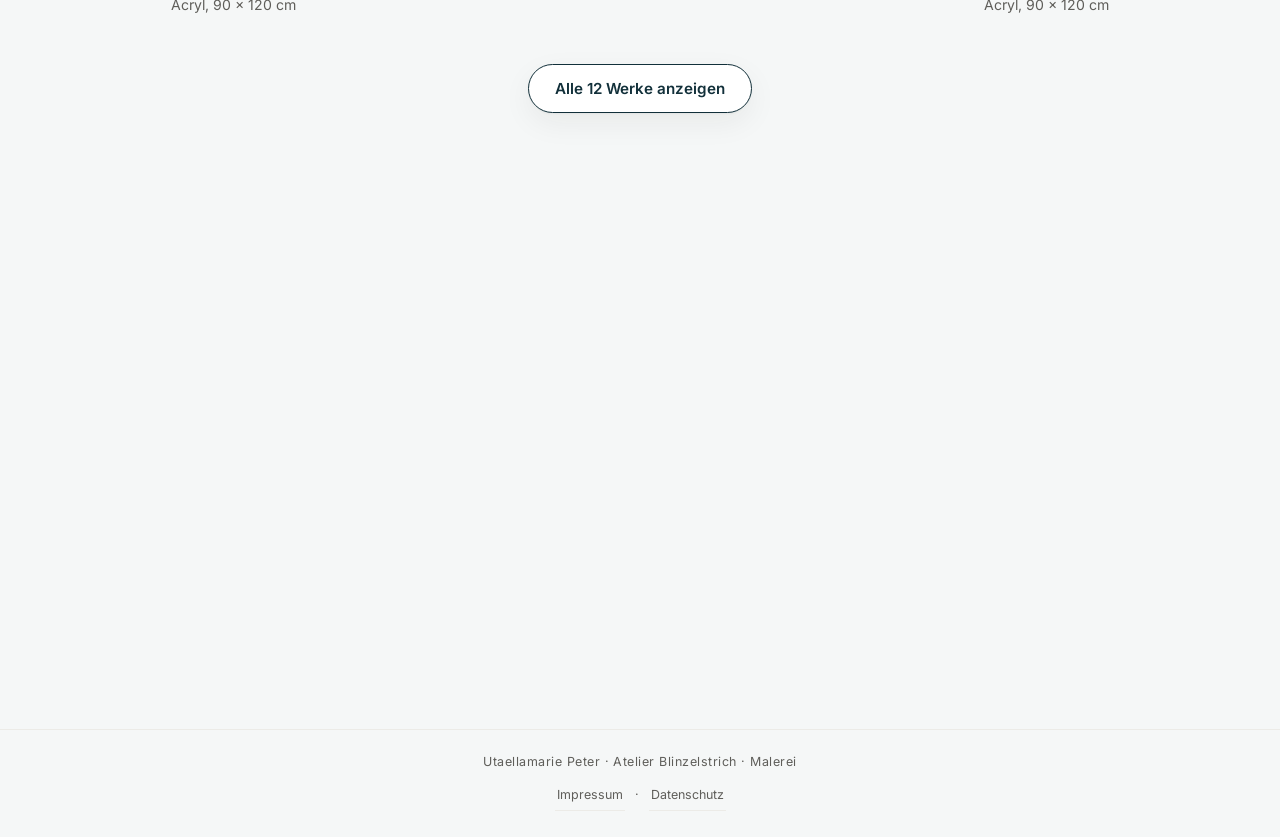
==== commit 0672f45b: "Änderung über den Bearbeiten-Modus" ====
--- a/index.html
+++ b/index.html
@@ -20,7 +20,6 @@
 <script src="editor.js?v=cb946fcf" defer></script>
 </head>
 <body>
-
 <div class="stage">
 
   <!-- ===== Linke Spalte (Desktop) / oben (Handy) ===== -->
@@ -43,23 +42,23 @@
         <h1>Schön, dass Ihnen meine Kunst gefällt</h1>
         <p class="lead">Hinterlassen Sie mir kurz Ihre Kontaktdaten – ich melde mich persönlich bei Ihnen.</p>
 
-        <form id="contactForm" novalidate>
+        <form id="contactForm" novalidate="">
           <div class="row">
             <div class="field">
               <label for="vorname">Vorname <span class="req" aria-hidden="true">*</span></label>
-              <input type="text" id="vorname" name="vorname" required autocomplete="given-name" maxlength="80" placeholder="Vorname" aria-describedby="err-vorname">
+              <input type="text" id="vorname" name="vorname" required="" autocomplete="given-name" maxlength="80" placeholder="Vorname" aria-describedby="err-vorname">
               <p class="error" id="err-vorname" role="alert"></p>
             </div>
             <div class="field">
               <label for="nachname">Nachname <span class="req" aria-hidden="true">*</span></label>
-              <input type="text" id="nachname" name="nachname" required autocomplete="family-name" maxlength="80" placeholder="Nachname" aria-describedby="err-nachname">
+              <input type="text" id="nachname" name="nachname" required="" autocomplete="family-name" maxlength="80" placeholder="Nachname" aria-describedby="err-nachname">
               <p class="error" id="err-nachname" role="alert"></p>
             </div>
           </div>
 
           <div class="field">
             <label for="email">E-Mail <span class="req" aria-hidden="true">*</span></label>
-            <input type="email" id="email" name="email" required inputmode="email" autocomplete="email" maxlength="254" placeholder="ihre@email.de" aria-describedby="err-email">
+            <input type="email" id="email" name="email" required="" inputmode="email" autocomplete="email" maxlength="254" placeholder="ihre@email.de" aria-describedby="err-email">
             <p class="error" id="err-email" role="alert"></p>
           </div>
 
@@ -76,7 +75,7 @@
 
           <div class="field consent">
             <label class="check" for="einwilligung">
-              <input type="checkbox" id="einwilligung" name="einwilligung" required aria-describedby="err-einwilligung">
+              <input type="checkbox" id="einwilligung" name="einwilligung" required="" aria-describedby="err-einwilligung">
               <span>Ich bin einverstanden, dass meine Angaben zur Beantwortung meiner Anfrage gespeichert und an Utaellamarie Peter weitergeleitet werden. Mehr in der <a href="datenschutz.html" target="_blank" rel="noopener">Datenschutzerklärung</a>. <span class="req" aria-hidden="true">*</span></span>
             </label>
             <p class="error" id="err-einwilligung" role="alert"></p>
@@ -90,16 +89,16 @@
             <span class="spinner" aria-hidden="true"></span>
           </button>
 
-          <p class="wait" id="waitNote" hidden>Einen Moment noch, Ihre Anfrage wird übertragen …</p>
+          <p class="wait" id="waitNote" hidden="">Einen Moment noch, Ihre Anfrage wird übertragen …</p>
           <p class="error form-error" id="err-form" role="alert"></p>
         </form>
       </div>
 
       <!-- Erfolgs-Ansicht -->
-      <div id="successView" class="success" hidden tabindex="-1">
+      <div id="successView" class="success" hidden="" tabindex="-1">
         <svg class="check" viewBox="0 0 52 52" aria-hidden="true">
-          <circle class="check-circle" cx="26" cy="26" r="23" fill="none"/>
-          <path class="check-mark" fill="none" d="M15 27 l7.5 7.5 L38 19"/>
+          <circle class="check-circle" cx="26" cy="26" r="23" fill="none"></circle>
+          <path class="check-mark" fill="none" d="M15 27 l7.5 7.5 L38 19"></path>
         </svg>
         <h2>Nachricht erfolgreich gesendet!</h2>
         <p class="lead">Vielen Dank. Ich melde mich in Kürze bei Ihnen.</p>
@@ -109,10 +108,7 @@
 
     </div>
   </div>
-</div>
-
-<!-- ===== Werke ===== -->
-<section class="section reveal" id="werke" aria-labelledby="werke-title">
+</div><section class="section reveal" id="werke" aria-labelledby="werke-title">
   <h2 id="werke-title">Werke</h2>
   <ul class="works" id="werkeListe">
     <li class="work">
@@ -136,9 +132,9 @@
       <p class="work-info">Acryl, 90 × 120 cm</p>
     </li>
     <li class="work">
-      <button type="button" class="work-open" data-src="werk-5.jpg" data-title="Bloodhound Gang" data-info="160 × 270 cm" aria-label="Bloodhound Gang – Werk von Utaellamarie Peter groß anzeigen"><img src="werk-5.jpg" alt="Bloodhound Gang – Werk von Utaellamarie Peter" width="1400" height="1050" loading="lazy" decoding="async"></button>
-      <p class="work-title">Bloodhound Gang</p>
-      <p class="work-info">160 × 270 cm</p>
+      <button type="button" class="work-open" data-src="werk-mvp51evy.jpg" data-title="Pussy Riot" data-info="160 × 300 cm" aria-label="Pussy Riot – Werk von Utaellamarie Peter groß anzeigen"><img src="werk-mvp51evy.jpg" alt="Pussy Riot – Werk von Utaellamarie Peter" width="1600" height="854" loading="lazy" decoding="async"></button>
+      <p class="work-title">Pussy Riot</p>
+      <p class="work-info">160 × 300 cm</p>
     </li>
     <li class="work">
       <button type="button" class="work-open" data-src="werk-6.jpg" data-title="Home sweet home" data-info="Acryl, 90 × 120 cm" aria-label="Home sweet home – Werk von Utaellamarie Peter groß anzeigen"><img src="werk-6.jpg" alt="Home sweet home – Werk von Utaellamarie Peter" width="1099" height="824" loading="lazy" decoding="async"></button>
@@ -177,10 +173,7 @@
     </li>
   </ul>
   <div class="works-more-wrap"><button type="button" class="works-more" id="worksMore" aria-expanded="false" aria-controls="werkeListe" data-mehr="Alle 12 Werke anzeigen" data-weniger="Weniger anzeigen">Alle 12 Werke anzeigen</button></div>
-</section>
-
-<!-- ===== Über ===== -->
-<section class="section about reveal" id="ueber" aria-labelledby="ueber-title">
+</section><section class="section about reveal" id="ueber" aria-labelledby="ueber-title">
   <h2 id="ueber-title">Über die Künstlerin</h2>
   <img class="portrait" src="portrait.jpg" alt="Porträt von Utaellamarie Peter" loading="lazy" decoding="async">
   <div class="about-text">
@@ -188,19 +181,23 @@
     <div class="social-mount" id="socialSource">
       <a class="social-btn sb-1" href="https://www.instagram.com/utaellamarie.peter/" target="_blank" rel="noopener">
         <span class="social-veil"></span>
-        <span class="social-content"><svg viewBox="0 0 24 24" fill="none" stroke="currentColor" stroke-width="1.8" stroke-linecap="round" stroke-linejoin="round" aria-hidden="true"><rect x="3" y="3" width="18" height="18" rx="5"/><circle cx="12" cy="12" r="4"/><circle cx="17.5" cy="6.5" r="1.1" fill="currentColor" stroke="none"/></svg> Auf Instagram folgen</span>
+        <span class="social-content"><svg viewBox="0 0 24 24" fill="none" stroke="currentColor" stroke-width="1.8" stroke-linecap="round" stroke-linejoin="round" aria-hidden="true"><rect x="3" y="3" width="18" height="18" rx="5"></rect><circle cx="12" cy="12" r="4"></circle><circle cx="17.5" cy="6.5" r="1.1" fill="currentColor" stroke="none"></circle></svg> Auf Instagram folgen</span>
       </a>
       <a class="social-btn sb-2" href="https://www.facebook.com/blinzelstrich/" target="_blank" rel="noopener">
         <span class="social-veil"></span>
-        <span class="social-content"><svg viewBox="0 0 24 24" fill="none" stroke="currentColor" stroke-width="1.8" stroke-linecap="round" stroke-linejoin="round" aria-hidden="true"><path d="M15 3h-2.5A3.5 3.5 0 0 0 9 6.5V9H6.5v3.5H9V21h3.5v-8.5H15l.5-3.5h-3V7a1 1 0 0 1 1-1H15z"/></svg> Auf Facebook folgen</span>
+        <span class="social-content"><svg viewBox="0 0 24 24" fill="none" stroke="currentColor" stroke-width="1.8" stroke-linecap="round" stroke-linejoin="round" aria-hidden="true"><path d="M15 3h-2.5A3.5 3.5 0 0 0 9 6.5V9H6.5v3.5H9V21h3.5v-8.5H15l.5-3.5h-3V7a1 1 0 0 1 1-1H15z"></path></svg> Auf Facebook folgen</span>
       </a>
       <a class="social-btn sb-3" href="https://www.blinzelstrich.de/" target="_blank" rel="noopener">
         <span class="social-veil"></span>
-        <span class="social-content"><svg viewBox="0 0 24 24" fill="none" stroke="currentColor" stroke-width="1.8" stroke-linecap="round" stroke-linejoin="round" aria-hidden="true"><circle cx="12" cy="12" r="9"/><path d="M3 12h18"/><path d="M12 3c2.5 2.7 3.8 5.7 3.8 9S14.5 18.3 12 21C9.5 18.3 8.2 15.3 8.2 12S9.5 5.7 12 3z"/></svg> Zur Website</span>
+        <span class="social-content"><svg viewBox="0 0 24 24" fill="none" stroke="currentColor" stroke-width="1.8" stroke-linecap="round" stroke-linejoin="round" aria-hidden="true"><circle cx="12" cy="12" r="9"></circle><path d="M3 12h18"></path><path d="M12 3c2.5 2.7 3.8 5.7 3.8 9S14.5 18.3 12 21C9.5 18.3 8.2 15.3 8.2 12S9.5 5.7 12 3z"></path></svg> Zur Website</span>
       </a>
     </div>
   </div>
 </section>
+
+<!-- ===== Werke ===== -->
+
+<!-- ===== Über ===== -->
 
 <dialog class="lightbox" id="lightbox" aria-label="Werk groß ansehen">
   <button type="button" class="lightbox-close" id="lightboxClose" aria-label="Schließen">×</button>
@@ -219,6 +216,5 @@
     <a href="datenschutz.html">Datenschutz</a>
   </nav>
 </footer>
-
 </body>
 </html>
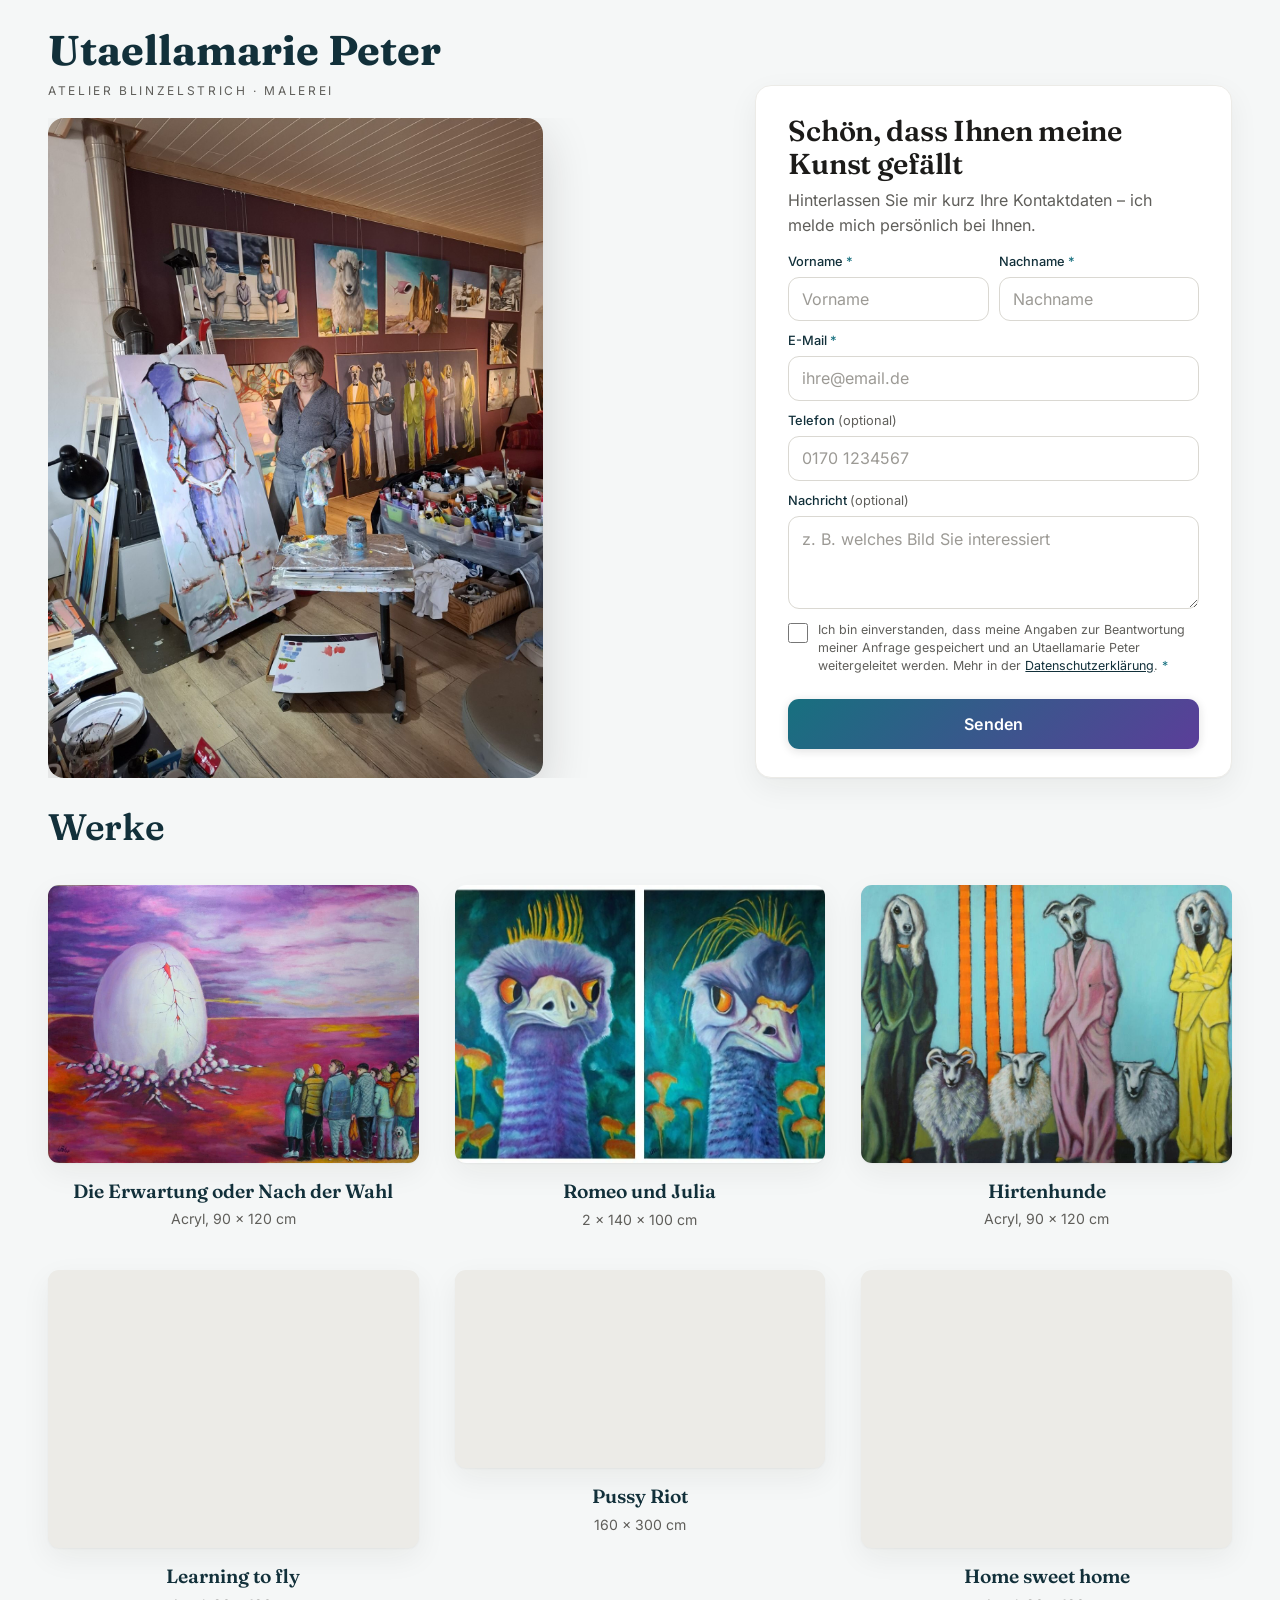
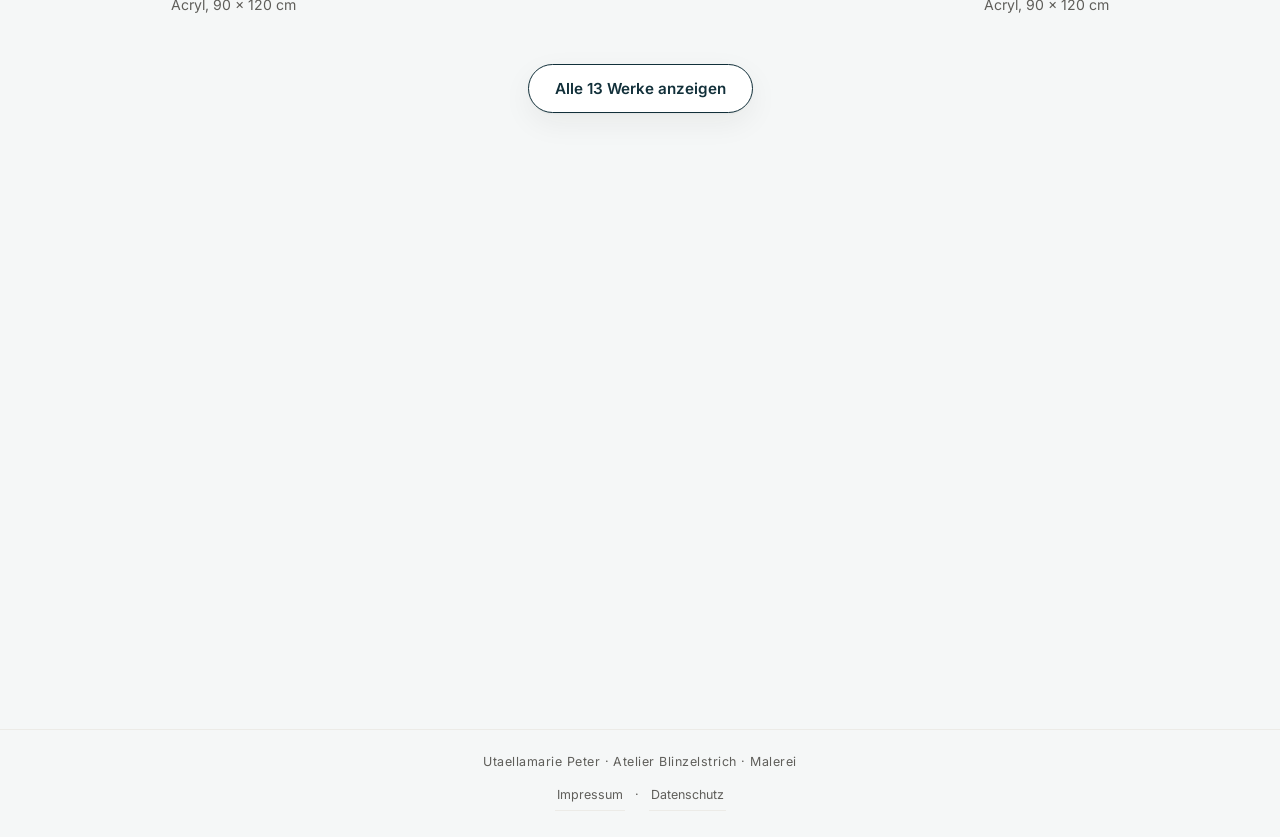
==== commit b403d96a: "Änderung über den Bearbeiten-Modus" ====
--- a/index.html
+++ b/index.html
@@ -171,8 +171,8 @@
       <p class="work-title">Vernetzt</p>
       <p class="work-info">Acryl, 100 × 120 cm</p>
     </li>
-  </ul>
-  <div class="works-more-wrap"><button type="button" class="works-more" id="worksMore" aria-expanded="false" aria-controls="werkeListe" data-mehr="Alle 12 Werke anzeigen" data-weniger="Weniger anzeigen">Alle 12 Werke anzeigen</button></div>
+  <li class="work work--extra"><button type="button" class="work-open" data-src="werk-mvp53hu9.jpg" data-title="Save the date" data-info="Acryl auf Leinwand, 100 x 80 cm" aria-label="Save the date – Werk von Utaellamarie Peter groß anzeigen"><img src="werk-mvp53hu9.jpg" width="1280" height="1600" loading="lazy" decoding="async" alt="Save the date – Werk von Utaellamarie Peter"></button><p class="work-title">Save the date</p><p class="work-info">Acryl auf Leinwand, 100 x 80 cm</p></li></ul>
+  <div class="works-more-wrap"><button type="button" class="works-more" id="worksMore" aria-expanded="false" aria-controls="werkeListe" data-mehr="Alle 13 Werke anzeigen" data-weniger="Weniger anzeigen">Alle 13 Werke anzeigen</button></div>
 </section><section class="section about reveal" id="ueber" aria-labelledby="ueber-title">
   <h2 id="ueber-title">Über die Künstlerin</h2>
   <img class="portrait" src="portrait.jpg" alt="Porträt von Utaellamarie Peter" loading="lazy" decoding="async">
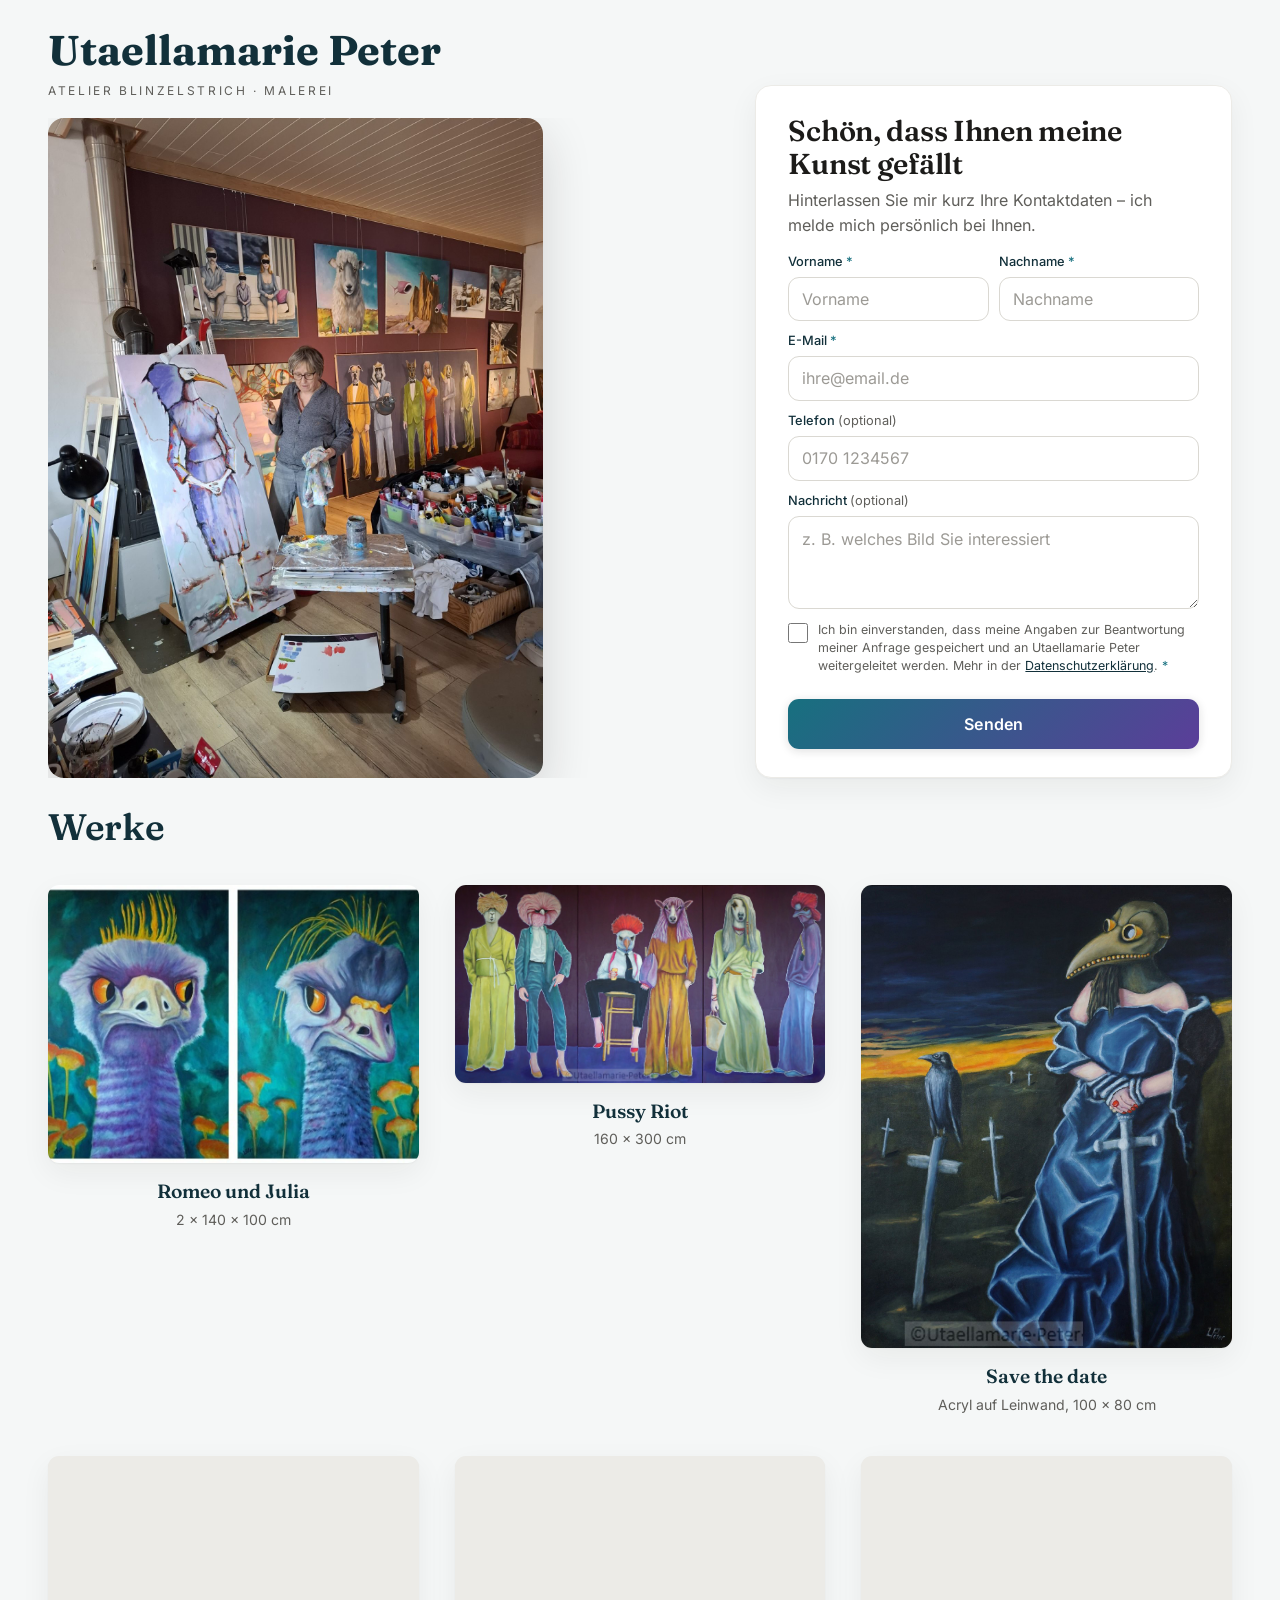
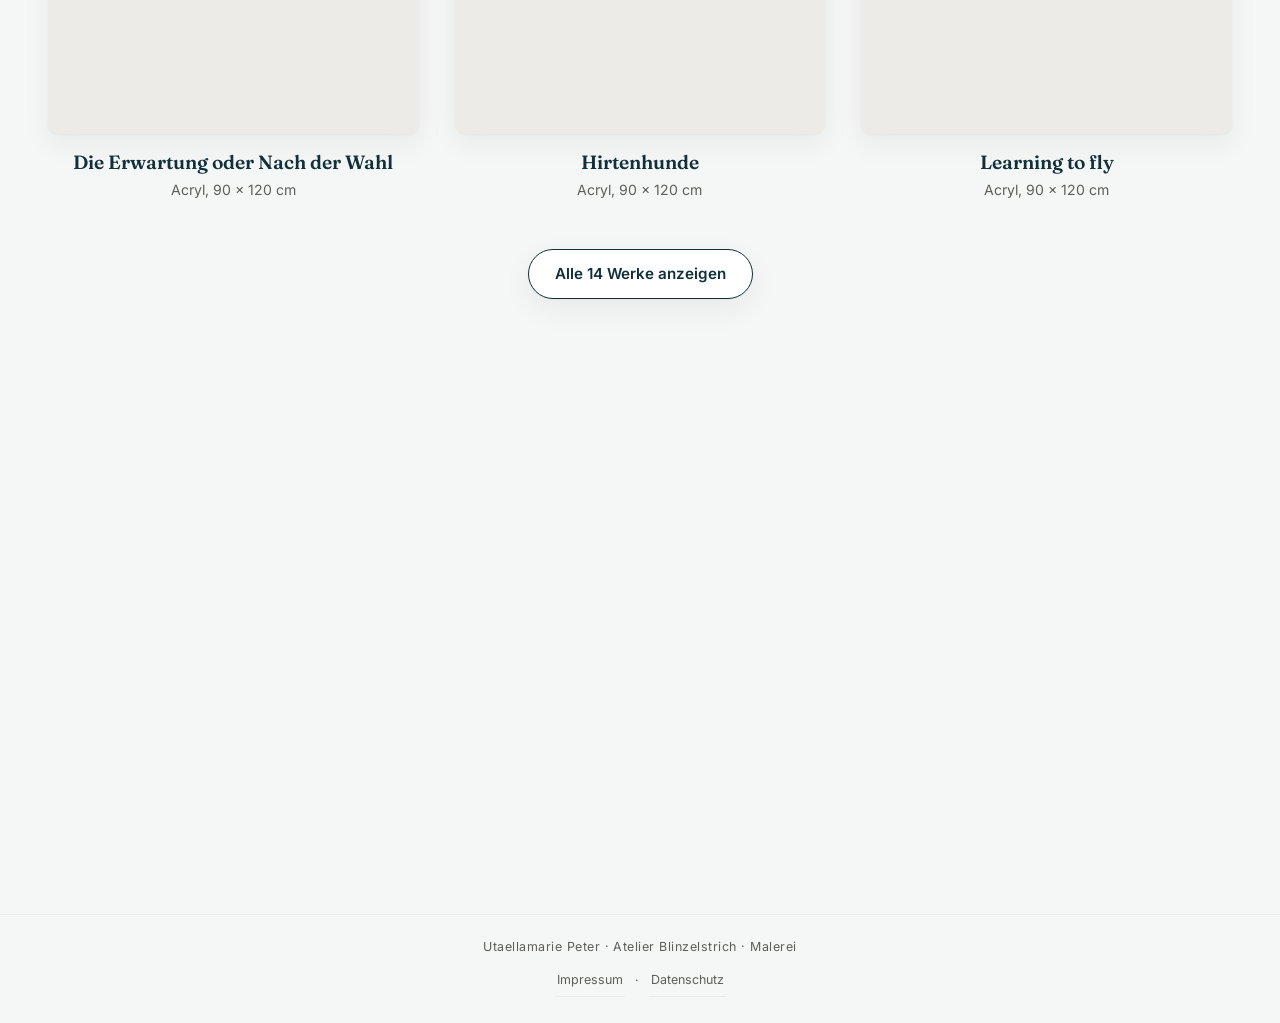
==== commit de09a04e: "Änderung über den Bearbeiten-Modus" ====
--- a/index.html
+++ b/index.html
@@ -112,15 +112,19 @@
   <h2 id="werke-title">Werke</h2>
   <ul class="works" id="werkeListe">
     <li class="work">
-      <button type="button" class="work-open" data-src="werk-1.jpg" data-title="Die Erwartung oder Nach der Wahl" data-info="Acryl, 90 × 120 cm" aria-label="Die Erwartung oder Nach der Wahl – Werk von Utaellamarie Peter groß anzeigen"><img src="werk-1.jpg" alt="Die Erwartung oder Nach der Wahl – Werk von Utaellamarie Peter" width="1200" height="900" loading="lazy" decoding="async"></button>
-      <p class="work-title">Die Erwartung oder Nach der Wahl</p>
-      <p class="work-info">Acryl, 90 × 120 cm</p>
-    </li>
-    <li class="work">
       <button type="button" class="work-open" data-src="werk-2.jpg" data-title="Romeo und Julia" data-info="2 × 140 × 100 cm" aria-label="Romeo und Julia – Werk von Utaellamarie Peter groß anzeigen"><img src="werk-2.jpg" alt="Romeo und Julia – Werk von Utaellamarie Peter" width="829" height="622" loading="lazy" decoding="async"></button>
       <p class="work-title">Romeo und Julia</p>
       <p class="work-info">2 × 140 × 100 cm</p>
-    </li>
+    </li><li class="work">
+      <button type="button" class="work-open" data-src="werk-mvp51evy.jpg" data-title="Pussy Riot" data-info="160 × 300 cm" aria-label="Pussy Riot – Werk von Utaellamarie Peter groß anzeigen"><img src="werk-mvp51evy.jpg" alt="Pussy Riot – Werk von Utaellamarie Peter" width="1600" height="854" loading="lazy" decoding="async"></button>
+      <p class="work-title">Pussy Riot</p>
+      <p class="work-info">160 × 300 cm</p>
+    </li><li class="work"><button type="button" class="work-open" data-src="werk-mvp53hu9.jpg" data-title="Save the date" data-info="Acryl auf Leinwand, 100 x 80 cm" aria-label="Save the date – Werk von Utaellamarie Peter groß anzeigen"><img src="werk-mvp53hu9.jpg" width="1280" height="1600" loading="lazy" decoding="async" alt="Save the date – Werk von Utaellamarie Peter"></button><p class="work-title">Save the date</p><p class="work-info">Acryl auf Leinwand, 100 x 80 cm</p></li><li class="work">
+      <button type="button" class="work-open" data-src="werk-1.jpg" data-title="Die Erwartung oder Nach der Wahl" data-info="Acryl, 90 × 120 cm" aria-label="Die Erwartung oder Nach der Wahl – Werk von Utaellamarie Peter groß anzeigen"><img src="werk-1.jpg" alt="Die Erwartung oder Nach der Wahl – Werk von Utaellamarie Peter" width="1200" height="900" loading="lazy" decoding="async"></button>
+      <p class="work-title">Die Erwartung oder Nach der Wahl</p>
+      <p class="work-info">Acryl, 90 × 120 cm</p>
+    </li>
+    
     <li class="work">
       <button type="button" class="work-open" data-src="werk-3.jpg" data-title="Hirtenhunde" data-info="Acryl, 90 × 120 cm" aria-label="Hirtenhunde – Werk von Utaellamarie Peter groß anzeigen"><img src="werk-3.jpg" alt="Hirtenhunde – Werk von Utaellamarie Peter" width="1104" height="828" loading="lazy" decoding="async"></button>
       <p class="work-title">Hirtenhunde</p>
@@ -131,12 +135,8 @@
       <p class="work-title">Learning to fly</p>
       <p class="work-info">Acryl, 90 × 120 cm</p>
     </li>
-    <li class="work">
-      <button type="button" class="work-open" data-src="werk-mvp51evy.jpg" data-title="Pussy Riot" data-info="160 × 300 cm" aria-label="Pussy Riot – Werk von Utaellamarie Peter groß anzeigen"><img src="werk-mvp51evy.jpg" alt="Pussy Riot – Werk von Utaellamarie Peter" width="1600" height="854" loading="lazy" decoding="async"></button>
-      <p class="work-title">Pussy Riot</p>
-      <p class="work-info">160 × 300 cm</p>
-    </li>
-    <li class="work">
+    
+    <li class="work work--extra">
       <button type="button" class="work-open" data-src="werk-6.jpg" data-title="Home sweet home" data-info="Acryl, 90 × 120 cm" aria-label="Home sweet home – Werk von Utaellamarie Peter groß anzeigen"><img src="werk-6.jpg" alt="Home sweet home – Werk von Utaellamarie Peter" width="1099" height="824" loading="lazy" decoding="async"></button>
       <p class="work-title">Home sweet home</p>
       <p class="work-info">Acryl, 90 × 120 cm</p>
@@ -171,8 +171,8 @@
       <p class="work-title">Vernetzt</p>
       <p class="work-info">Acryl, 100 × 120 cm</p>
     </li>
-  <li class="work work--extra"><button type="button" class="work-open" data-src="werk-mvp53hu9.jpg" data-title="Save the date" data-info="Acryl auf Leinwand, 100 x 80 cm" aria-label="Save the date – Werk von Utaellamarie Peter groß anzeigen"><img src="werk-mvp53hu9.jpg" width="1280" height="1600" loading="lazy" decoding="async" alt="Save the date – Werk von Utaellamarie Peter"></button><p class="work-title">Save the date</p><p class="work-info">Acryl auf Leinwand, 100 x 80 cm</p></li></ul>
-  <div class="works-more-wrap"><button type="button" class="works-more" id="worksMore" aria-expanded="false" aria-controls="werkeListe" data-mehr="Alle 13 Werke anzeigen" data-weniger="Weniger anzeigen">Alle 13 Werke anzeigen</button></div>
+  <li class="work work--extra"><button type="button" class="work-open" data-src="werk-mvp6m4xw.jpg" data-title="Hanni und Nanni" data-info="Acryl auf Leinwand, 100 x 80 cm" aria-label="Hanni und Nanni – Werk von Utaellamarie Peter groß anzeigen"><img src="werk-mvp6m4xw.jpg" width="1252" height="1600" loading="lazy" decoding="async" alt="Hanni und Nanni – Werk von Utaellamarie Peter"></button><p class="work-title">Hanni und Nanni</p><p class="work-info">Acryl auf Leinwand, 100 x 80 cm</p></li></ul>
+  <div class="works-more-wrap"><button type="button" class="works-more" id="worksMore" aria-expanded="false" aria-controls="werkeListe" data-mehr="Alle 14 Werke anzeigen" data-weniger="Weniger anzeigen">Alle 14 Werke anzeigen</button></div>
 </section><section class="section about reveal" id="ueber" aria-labelledby="ueber-title">
   <h2 id="ueber-title">Über die Künstlerin</h2>
   <img class="portrait" src="portrait.jpg" alt="Porträt von Utaellamarie Peter" loading="lazy" decoding="async">
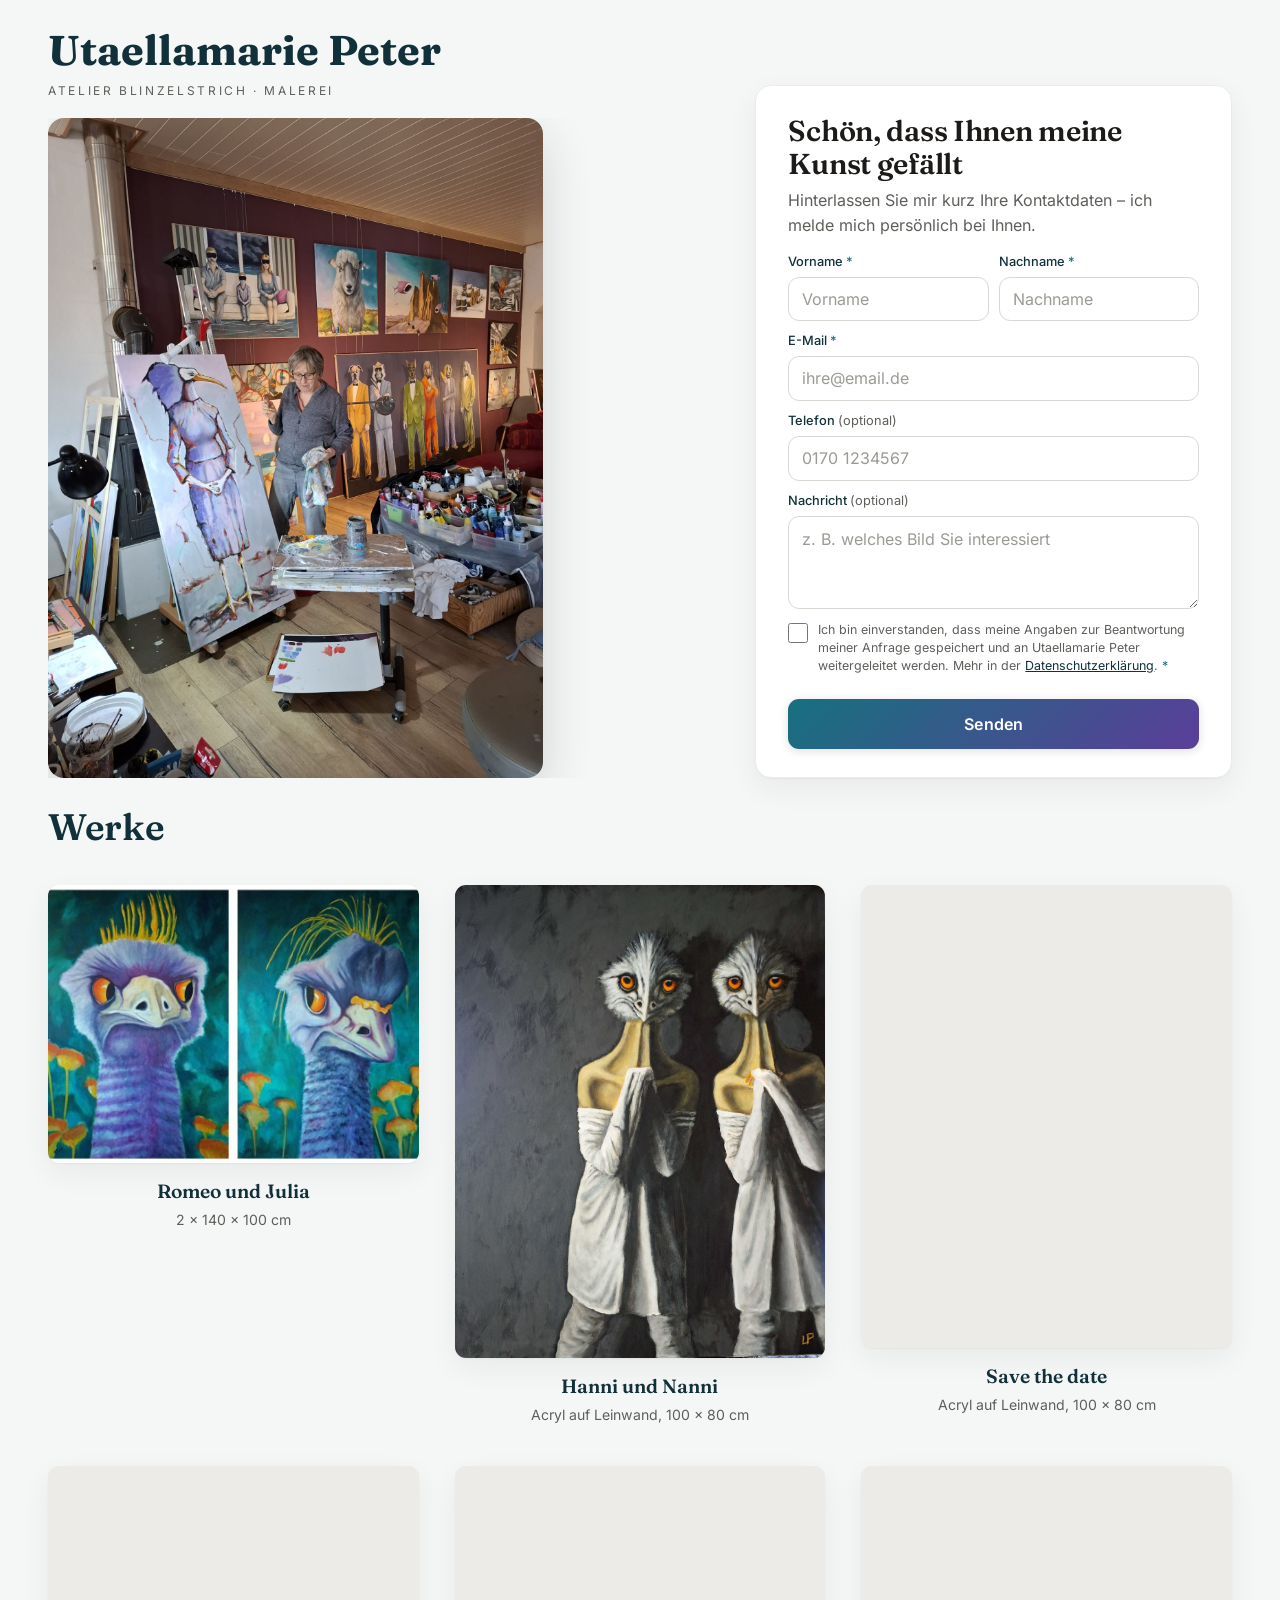
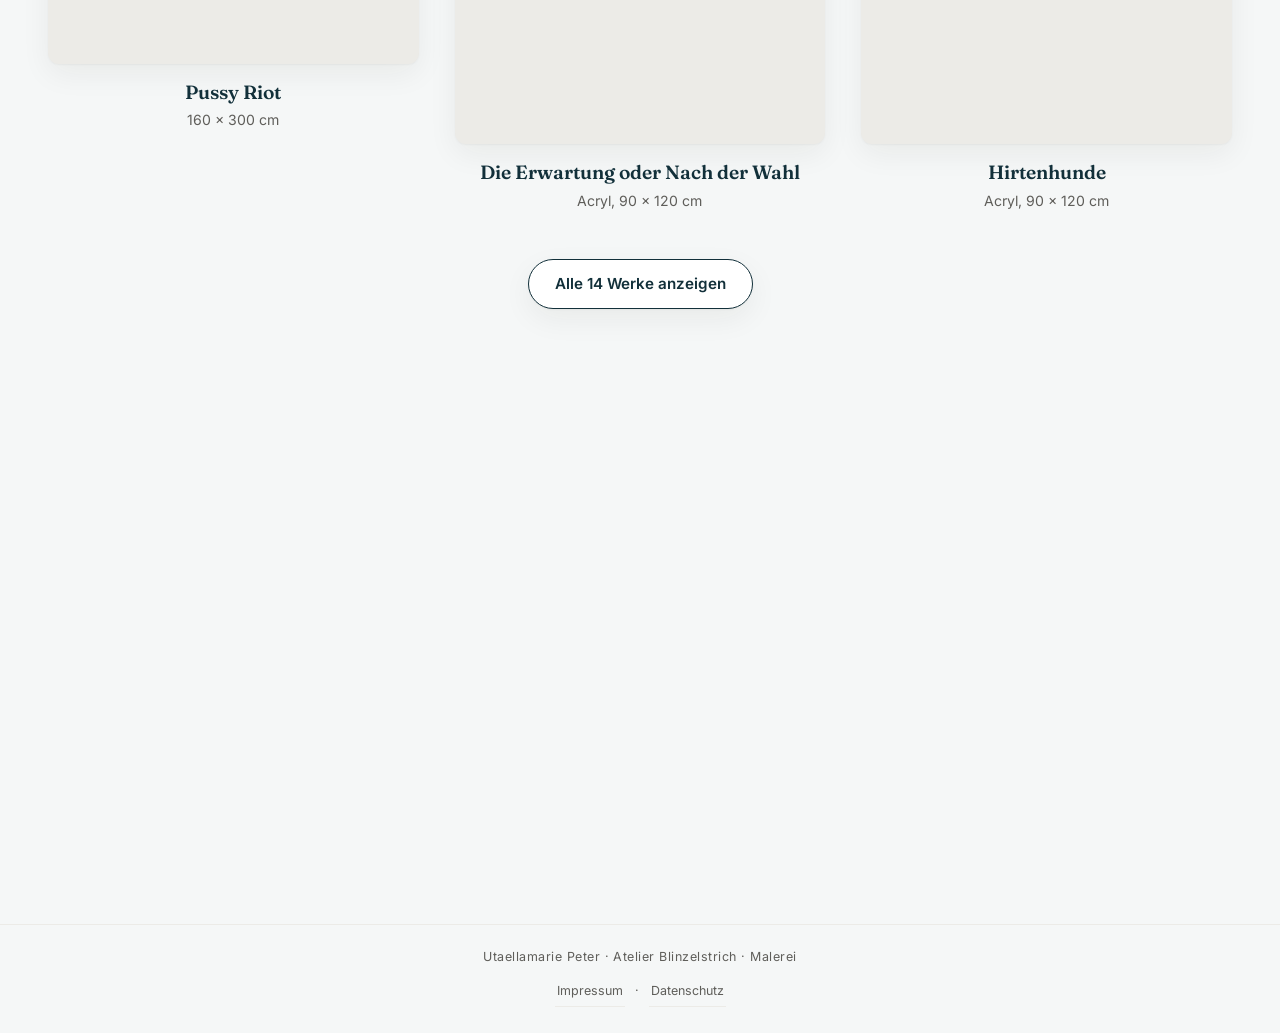
==== commit 704a7555: "Änderung über den Bearbeiten-Modus" ====
--- a/index.html
+++ b/index.html
@@ -115,11 +115,11 @@
       <button type="button" class="work-open" data-src="werk-2.jpg" data-title="Romeo und Julia" data-info="2 × 140 × 100 cm" aria-label="Romeo und Julia – Werk von Utaellamarie Peter groß anzeigen"><img src="werk-2.jpg" alt="Romeo und Julia – Werk von Utaellamarie Peter" width="829" height="622" loading="lazy" decoding="async"></button>
       <p class="work-title">Romeo und Julia</p>
       <p class="work-info">2 × 140 × 100 cm</p>
-    </li><li class="work">
+    </li><li class="work"><button type="button" class="work-open" data-src="werk-mvp6m4xw.jpg" data-title="Hanni und Nanni" data-info="Acryl auf Leinwand, 100 x 80 cm" aria-label="Hanni und Nanni – Werk von Utaellamarie Peter groß anzeigen"><img src="werk-mvp6m4xw.jpg" width="1252" height="1600" loading="lazy" decoding="async" alt="Hanni und Nanni – Werk von Utaellamarie Peter"></button><p class="work-title">Hanni und Nanni</p><p class="work-info">Acryl auf Leinwand, 100 x 80 cm</p></li><li class="work"><button type="button" class="work-open" data-src="werk-mvp53hu9.jpg" data-title="Save the date" data-info="Acryl auf Leinwand, 100 x 80 cm" aria-label="Save the date – Werk von Utaellamarie Peter groß anzeigen"><img src="werk-mvp53hu9.jpg" width="1280" height="1600" loading="lazy" decoding="async" alt="Save the date – Werk von Utaellamarie Peter"></button><p class="work-title">Save the date</p><p class="work-info">Acryl auf Leinwand, 100 x 80 cm</p></li><li class="work">
       <button type="button" class="work-open" data-src="werk-mvp51evy.jpg" data-title="Pussy Riot" data-info="160 × 300 cm" aria-label="Pussy Riot – Werk von Utaellamarie Peter groß anzeigen"><img src="werk-mvp51evy.jpg" alt="Pussy Riot – Werk von Utaellamarie Peter" width="1600" height="854" loading="lazy" decoding="async"></button>
       <p class="work-title">Pussy Riot</p>
       <p class="work-info">160 × 300 cm</p>
-    </li><li class="work"><button type="button" class="work-open" data-src="werk-mvp53hu9.jpg" data-title="Save the date" data-info="Acryl auf Leinwand, 100 x 80 cm" aria-label="Save the date – Werk von Utaellamarie Peter groß anzeigen"><img src="werk-mvp53hu9.jpg" width="1280" height="1600" loading="lazy" decoding="async" alt="Save the date – Werk von Utaellamarie Peter"></button><p class="work-title">Save the date</p><p class="work-info">Acryl auf Leinwand, 100 x 80 cm</p></li><li class="work">
+    </li><li class="work">
       <button type="button" class="work-open" data-src="werk-1.jpg" data-title="Die Erwartung oder Nach der Wahl" data-info="Acryl, 90 × 120 cm" aria-label="Die Erwartung oder Nach der Wahl – Werk von Utaellamarie Peter groß anzeigen"><img src="werk-1.jpg" alt="Die Erwartung oder Nach der Wahl – Werk von Utaellamarie Peter" width="1200" height="900" loading="lazy" decoding="async"></button>
       <p class="work-title">Die Erwartung oder Nach der Wahl</p>
       <p class="work-info">Acryl, 90 × 120 cm</p>
@@ -130,7 +130,7 @@
       <p class="work-title">Hirtenhunde</p>
       <p class="work-info">Acryl, 90 × 120 cm</p>
     </li>
-    <li class="work">
+    <li class="work work--extra">
       <button type="button" class="work-open" data-src="werk-4.jpg" data-title="Learning to fly" data-info="Acryl, 90 × 120 cm" aria-label="Learning to fly – Werk von Utaellamarie Peter groß anzeigen"><img src="werk-4.jpg" alt="Learning to fly – Werk von Utaellamarie Peter" width="1116" height="837" loading="lazy" decoding="async"></button>
       <p class="work-title">Learning to fly</p>
       <p class="work-info">Acryl, 90 × 120 cm</p>
@@ -171,7 +171,7 @@
       <p class="work-title">Vernetzt</p>
       <p class="work-info">Acryl, 100 × 120 cm</p>
     </li>
-  <li class="work work--extra"><button type="button" class="work-open" data-src="werk-mvp6m4xw.jpg" data-title="Hanni und Nanni" data-info="Acryl auf Leinwand, 100 x 80 cm" aria-label="Hanni und Nanni – Werk von Utaellamarie Peter groß anzeigen"><img src="werk-mvp6m4xw.jpg" width="1252" height="1600" loading="lazy" decoding="async" alt="Hanni und Nanni – Werk von Utaellamarie Peter"></button><p class="work-title">Hanni und Nanni</p><p class="work-info">Acryl auf Leinwand, 100 x 80 cm</p></li></ul>
+  </ul>
   <div class="works-more-wrap"><button type="button" class="works-more" id="worksMore" aria-expanded="false" aria-controls="werkeListe" data-mehr="Alle 14 Werke anzeigen" data-weniger="Weniger anzeigen">Alle 14 Werke anzeigen</button></div>
 </section><section class="section about reveal" id="ueber" aria-labelledby="ueber-title">
   <h2 id="ueber-title">Über die Künstlerin</h2>
